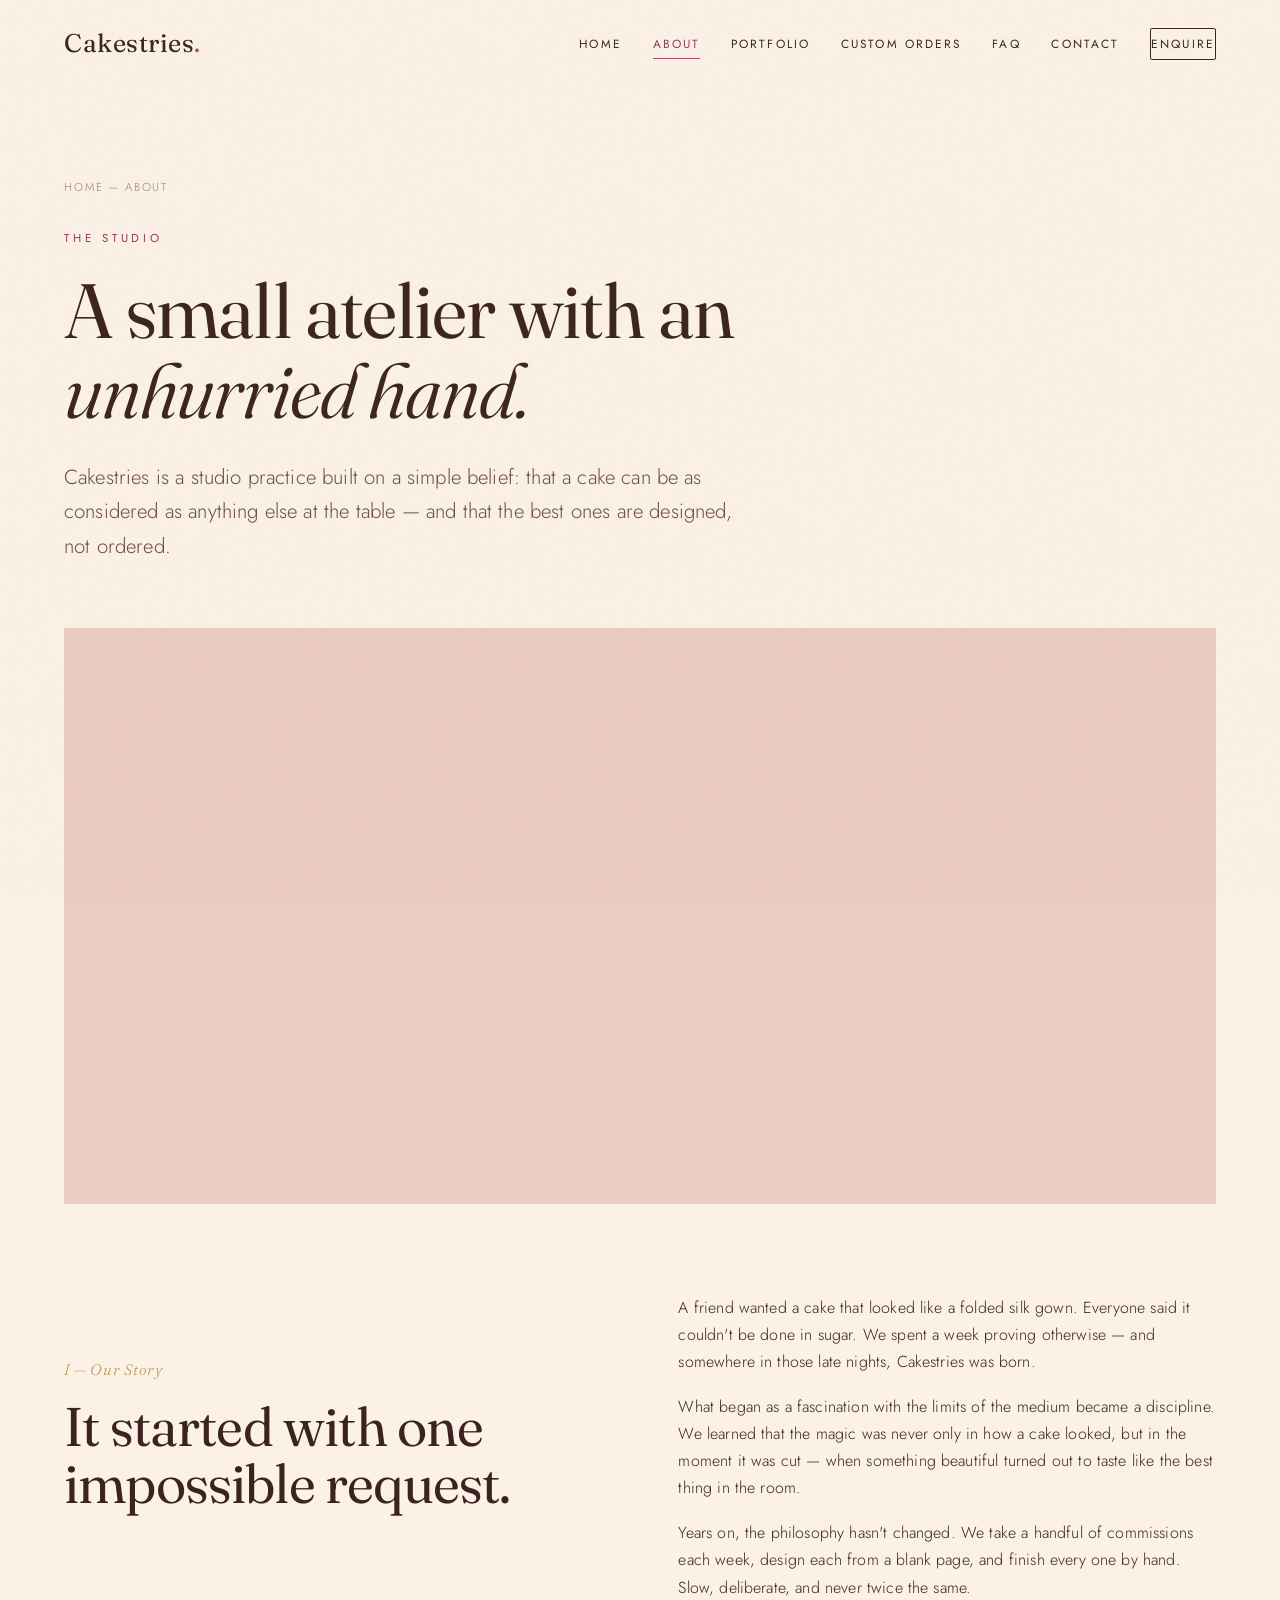
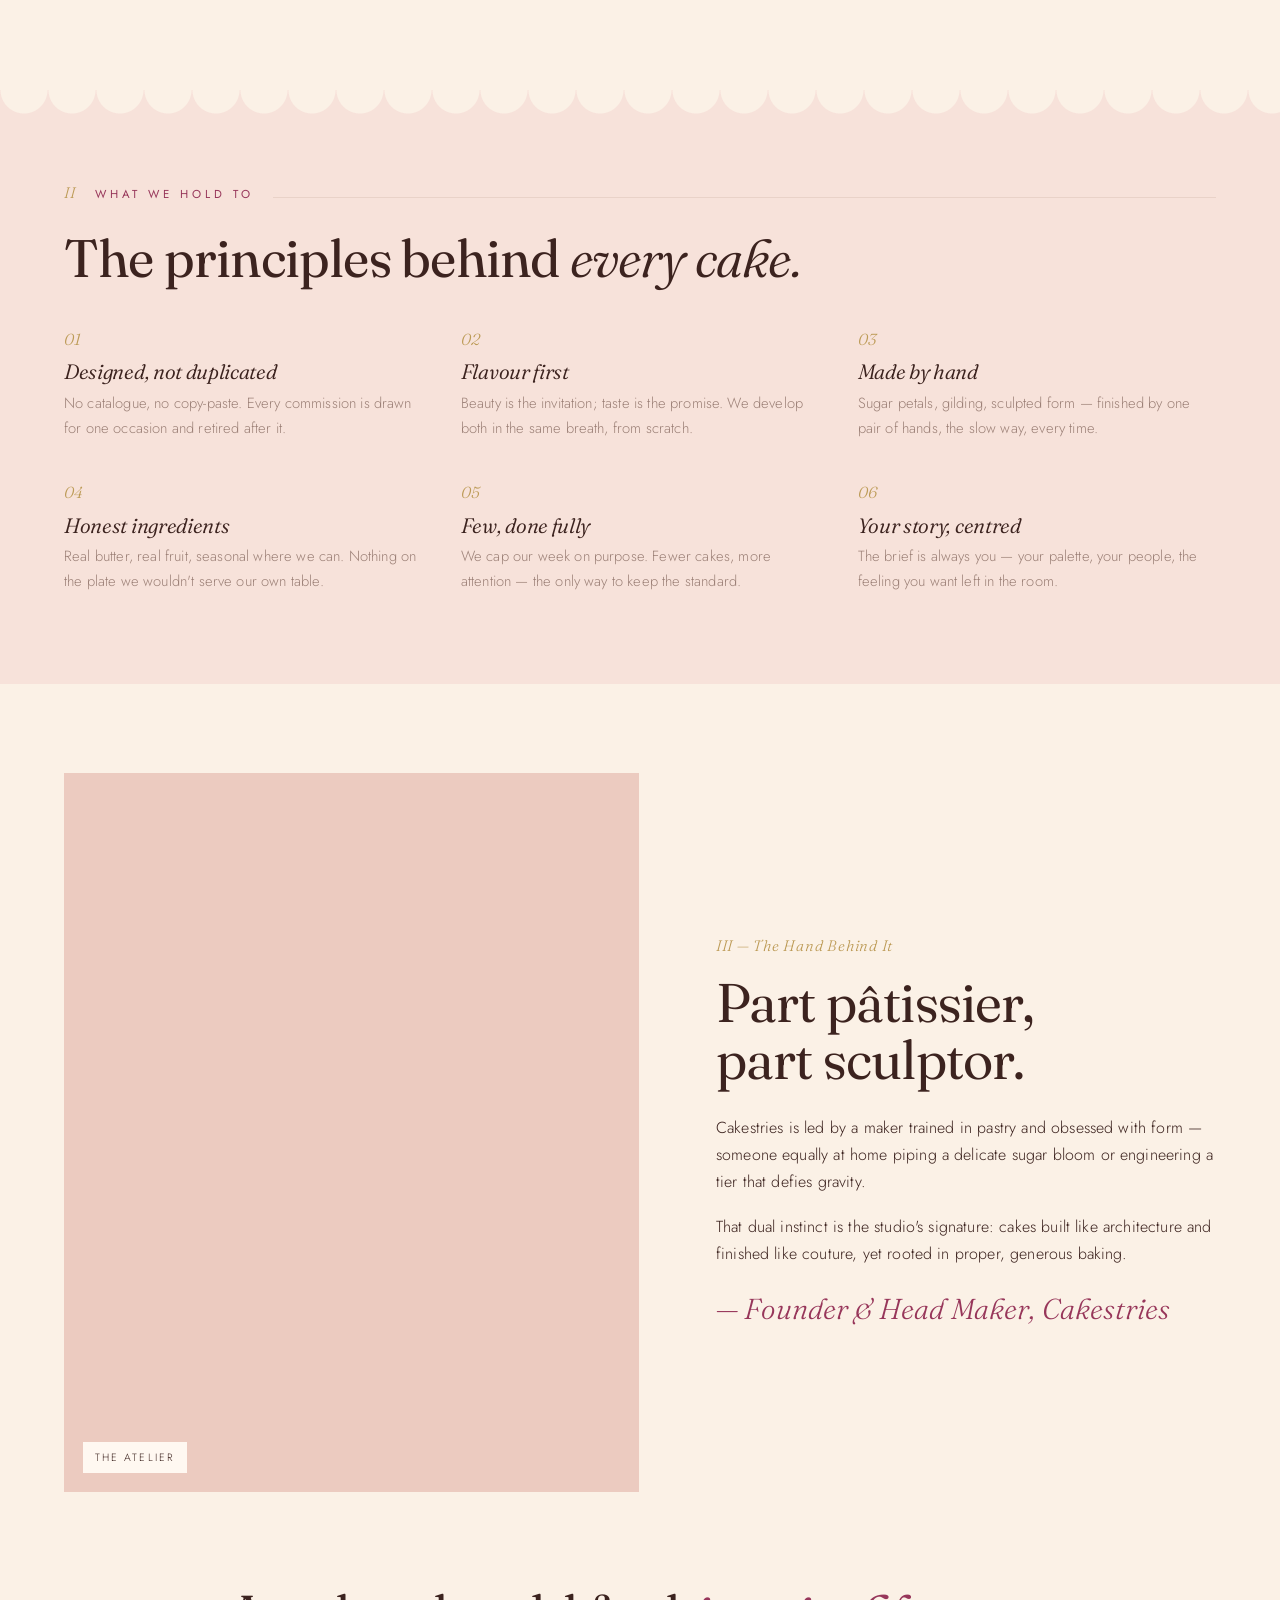
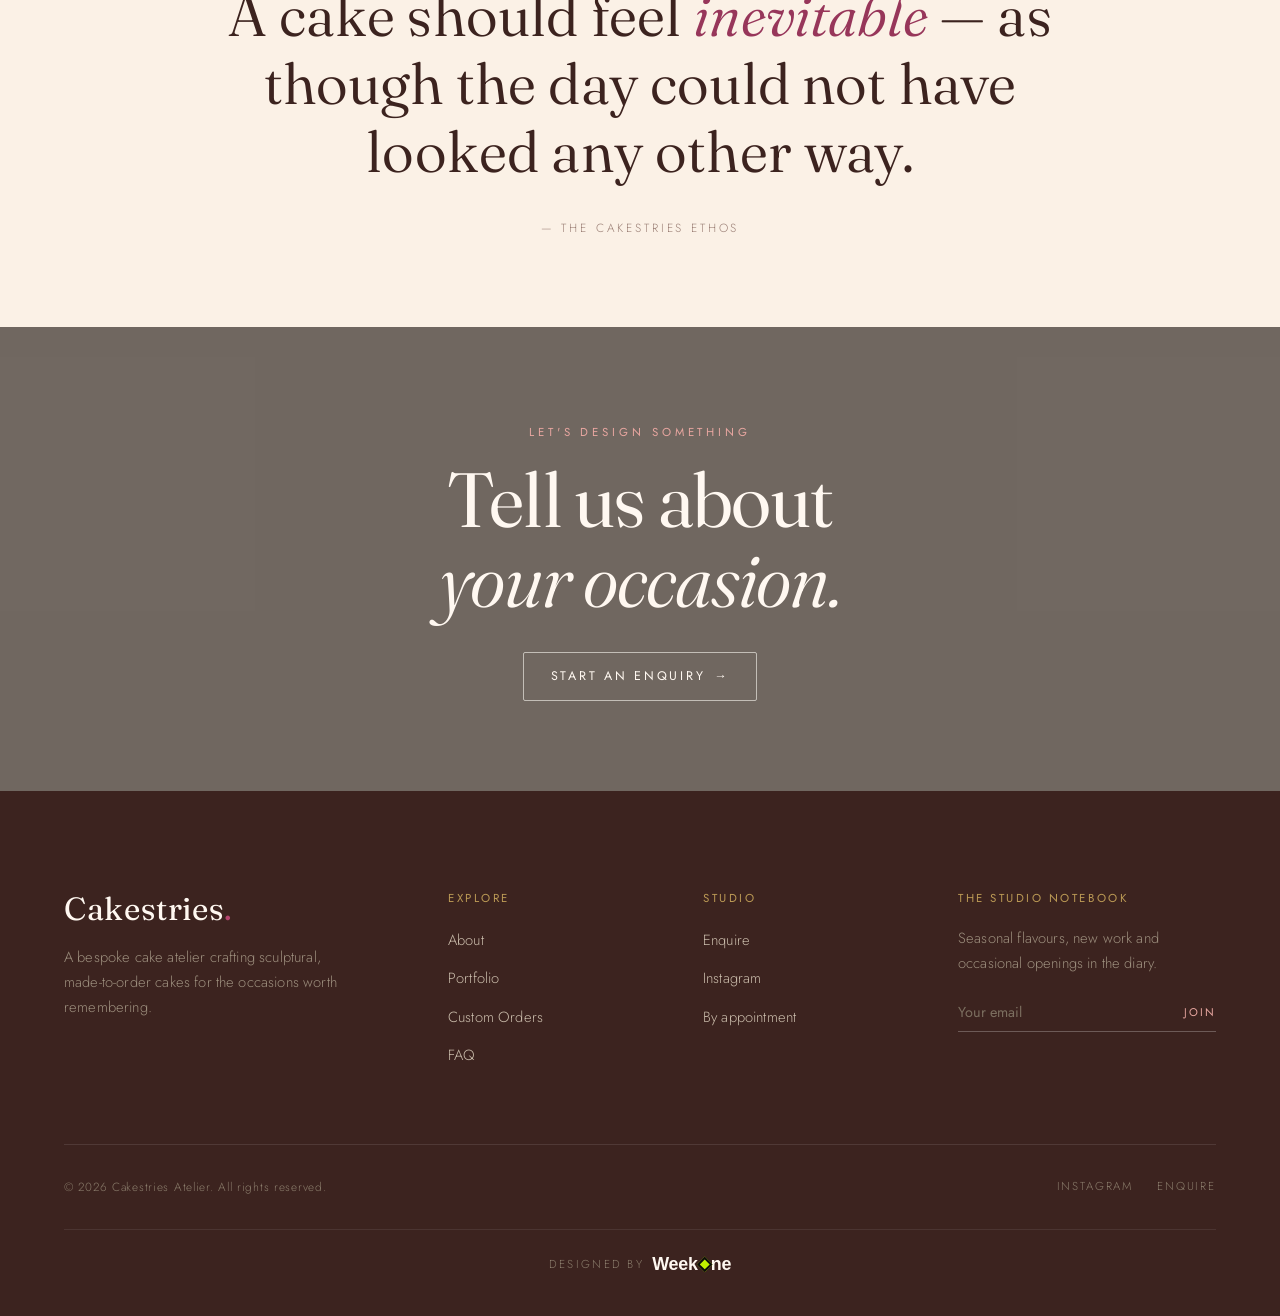
==== about.html @ 82a9611c "Initial commit: Cakestries bespoke cake atelier website Static HTML/CSS/JS site — patisserie theme, " ====
<!DOCTYPE html>
<html lang="en">
<head>
  <meta charset="UTF-8" />
  <meta name="viewport" content="width=device-width, initial-scale=1.0" />
  <title>About — Cakestries</title>
  <meta name="description" content="Cakestries is a small bespoke cake atelier where flavour and form are designed together — slow craft, made by hand, never twice the same." />
  <link rel="preconnect" href="https://fonts.googleapis.com" />
  <link rel="preconnect" href="https://fonts.gstatic.com" crossorigin />
  <link href="https://fonts.googleapis.com/css2?family=Fraunces:ital,opsz,wght@0,9..144,300..600;1,9..144,300..600&family=Jost:wght@300;400;500&display=swap" rel="stylesheet" />
  <link rel="stylesheet" href="styles.css" />
</head>
<body>

  <header class="nav">
    <div class="nav__inner">
      <a href="index.html" class="brand">Cakestries<span class="dot">.</span></a>
      <button class="nav__toggle" aria-label="Toggle menu"><span></span><span></span><span></span></button>
      <nav class="nav__links">
        <a href="index.html">Home</a>
        <a href="about.html" class="is-active">About</a>
        <a href="portfolio.html">Portfolio</a>
        <a href="custom-orders.html">Custom Orders</a>
        <a href="faq.html">FAQ</a>
        <a href="contact.html">Contact</a>
        <a href="custom-orders.html#enquiry" class="btn btn--ghost nav__cta">Enquire</a>
      </nav>
    </div>
  </header>

  <!-- ============ PAGE HERO ============ -->
  <section class="page-hero">
    <div class="wrap">
      <div class="breadcrumb" data-reveal><a href="index.html">Home</a> — About</div>
      <span class="eyebrow" data-reveal>The Studio</span>
      <h1 class="display-l" data-reveal data-reveal-delay="1">A small atelier with an <span class="serif-italic">unhurried hand.</span></h1>
      <p class="lead" data-reveal data-reveal-delay="2">Cakestries is a studio practice built on a simple belief: that a cake can be as considered as anything else at the table — and that the best ones are designed, not ordered.</p>
    </div>
  </section>

  <!-- ============ OPENING IMAGE ============ -->
  <section class="wrap" data-reveal>
    <div class="split__media" style="aspect-ratio:16/8;">
      <img src="https://images.unsplash.com/photo-1464195244916-405fa0a82545?auto=format&fit=crop&w=2000&q=80" alt="A composed dessert table styled by Cakestries" style="aspect-ratio:16/8;" onerror="this.style.opacity=0" />
    </div>
  </section>

  <!-- ============ STORY ============ -->
  <section class="section">
    <div class="wrap">
      <div class="split">
        <div class="split__body" data-reveal>
          <span class="index-num">I — Our Story</span>
          <h2 class="display-m" style="margin-top:1rem;">It started with one impossible request.</h2>
        </div>
        <div class="split__body" data-reveal data-reveal-delay="1">
          <p>A friend wanted a cake that looked like a folded silk gown. Everyone said it couldn't be done in sugar. We spent a week proving otherwise — and somewhere in those late nights, Cakestries was born.</p>
          <p>What began as a fascination with the limits of the medium became a discipline. We learned that the magic was never only in how a cake looked, but in the moment it was cut — when something beautiful turned out to taste like the best thing in the room.</p>
          <p>Years on, the philosophy hasn't changed. We take a handful of commissions each week, design each from a blank page, and finish every one by hand. Slow, deliberate, and never twice the same.</p>
        </div>
      </div>
    </div>
  </section>

  <!-- ============ ETHOS / VALUES ============ -->
  <section class="section section--blush">
    <div class="wrap">
      <div class="section-head" data-reveal>
        <div class="section-head__line">
          <span class="index-num">II</span>
          <span class="eyebrow">What We Hold To</span>
          <span class="rule"></span>
        </div>
        <h2 class="section-head__title">The principles behind <span class="serif-italic">every cake.</span></h2>
      </div>
      <div class="includes">
        <div class="include" data-reveal>
          <span class="num">01</span>
          <h3 class="serif-italic">Designed, not duplicated</h3>
          <p>No catalogue, no copy-paste. Every commission is drawn for one occasion and retired after it.</p>
        </div>
        <div class="include" data-reveal data-reveal-delay="1">
          <span class="num">02</span>
          <h3 class="serif-italic">Flavour first</h3>
          <p>Beauty is the invitation; taste is the promise. We develop both in the same breath, from scratch.</p>
        </div>
        <div class="include" data-reveal data-reveal-delay="2">
          <span class="num">03</span>
          <h3 class="serif-italic">Made by hand</h3>
          <p>Sugar petals, gilding, sculpted form — finished by one pair of hands, the slow way, every time.</p>
        </div>
        <div class="include" data-reveal>
          <span class="num">04</span>
          <h3 class="serif-italic">Honest ingredients</h3>
          <p>Real butter, real fruit, seasonal where we can. Nothing on the plate we wouldn't serve our own table.</p>
        </div>
        <div class="include" data-reveal data-reveal-delay="1">
          <span class="num">05</span>
          <h3 class="serif-italic">Few, done fully</h3>
          <p>We cap our week on purpose. Fewer cakes, more attention — the only way to keep the standard.</p>
        </div>
        <div class="include" data-reveal data-reveal-delay="2">
          <span class="num">06</span>
          <h3 class="serif-italic">Your story, centred</h3>
          <p>The brief is always you — your palette, your people, the feeling you want left in the room.</p>
        </div>
      </div>
    </div>
  </section>

  <!-- ============ MAKER PORTRAIT ============ -->
  <section class="section">
    <div class="wrap">
      <div class="split split--wide-img">
        <div class="split__media" data-reveal>
          <img src="https://images.unsplash.com/photo-1599785209707-a456fc1337bb?auto=format&fit=crop&w=1200&q=80" alt="A cake being decorated by hand in the studio" onerror="this.style.opacity=0" />
          <span class="tag">The atelier</span>
        </div>
        <div class="split__body" data-reveal data-reveal-delay="1">
          <span class="index-num">III — The Hand Behind It</span>
          <h2 class="display-m" style="margin-top:1rem;">Part pâtissier,<br />part sculptor.</h2>
          <p>Cakestries is led by a maker trained in pastry and obsessed with form — someone equally at home piping a delicate sugar bloom or engineering a tier that defies gravity.</p>
          <p>That dual instinct is the studio's signature: cakes built like architecture and finished like couture, yet rooted in proper, generous baking.</p>
          <p class="signature">— Founder &amp; Head Maker, Cakestries</p>
        </div>
      </div>
    </div>
  </section>

  <!-- ============ QUOTE ============ -->
  <section class="section" style="padding-top:0;">
    <div class="wrap">
      <div class="quote" data-reveal>
        <blockquote>A cake should feel <span class="serif-italic">inevitable</span> — as though the day could not have looked any other way.</blockquote>
        <cite>— The Cakestries Ethos</cite>
      </div>
    </div>
  </section>

  <!-- ============ CTA BAND ============ -->
  <section class="section cta-band">
    <div class="cta-band__bg">
      <img src="https://images.unsplash.com/photo-1535254973040-607b474cb50d?auto=format&fit=crop&w=2000&q=80" alt="A finished cake ready for an event" onerror="this.style.opacity=0" />
    </div>
    <div class="wrap">
      <div data-reveal>
        <span class="eyebrow">Let's design something</span>
        <h2 class="display-l">Tell us about<br /><span class="serif-italic">your occasion.</span></h2>
        <a href="custom-orders.html#enquiry" class="btn btn--light">Start an Enquiry <span class="arrow">→</span></a>
      </div>
    </div>
  </section>

  <!-- ============ FOOTER ============ -->
  <footer class="footer">
    <div class="wrap">
      <div class="footer__top">
        <div class="footer__brand">
          <a href="index.html" class="brand">Cakestries<span class="dot" style="color:var(--clay)">.</span></a>
          <p>A bespoke cake atelier crafting sculptural, made-to-order cakes for the occasions worth remembering.</p>
        </div>
        <div>
          <h4>Explore</h4>
          <ul>
            <li><a href="about.html">About</a></li>
            <li><a href="portfolio.html">Portfolio</a></li>
            <li><a href="custom-orders.html">Custom Orders</a></li>
            <li><a href="faq.html">FAQ</a></li>
          </ul>
        </div>
        <div>
          <h4>Studio</h4>
          <ul>
            <li><a href="custom-orders.html#enquiry">Enquire</a></li>
            <li><a href="https://www.instagram.com/cakestries" target="_blank" rel="noopener">Instagram</a></li>
            <li><a href="contact.html">By appointment</a></li>
          </ul>
        </div>
        <div class="footer__newsletter">
          <h4>The Studio Notebook</h4>
          <p>Seasonal flavours, new work and occasional openings in the diary.</p>
          <form class="footer__news-form" data-demo onsubmit="return false;">
            <input type="email" placeholder="Your email" aria-label="Email" required />
            <button type="submit">Join</button>
          </form>
        </div>
      </div>
      <div class="footer__bottom">
        <span>© <span data-year>2026</span> Cakestries Atelier. All rights reserved.</span>
        <div class="socials">
          <a href="https://www.instagram.com/cakestries" target="_blank" rel="noopener">Instagram</a>
          <a href="custom-orders.html#enquiry">Enquire</a>
        </div>
      </div>
      <div class="footer__credit"><span>Designed by</span><span class="weekone" aria-label="Weekone"><span class="weekone__txt">Week</span><span class="weekone__dia"></span><span class="weekone__txt">ne</span></span></div>
    </div>
  </footer>

  <script src="script.js"></script>
</body>
</html>
---- styles.css ----
/* =============================================================
   CAKESTRIES — Patisserie
   Vanilla cream · dark chocolate · raspberry-rose · gold
   ============================================================= */

/* ---------- Design Tokens ---------- */
:root {
  /* Colour — Patisserie palette */
  --ivory:      #FBF1E6;   /* vanilla buttercream canvas */
  --porcelain:  #FFF8F1;   /* lightest cream (cards / inputs) */
  --sand:       #F7E2DA;   /* soft strawberry-cream (alt sections) */
  --almond:     #ECCBC0;   /* image placeholder blush */
  --ink:        #3C231F;   /* dark chocolate (text) */
  --ink-soft:   #6E4C44;   /* milk chocolate */
  --taupe:      #9C8077;   /* mocha grey */
  --clay:       #B5446E;   /* raspberry (primary accent) */
  --clay-deep:  #97365A;   /* deep raspberry */
  --rose:       #E8A6A0;   /* rosewater */
  --gold:       #BC9A55;   /* champagne gold (hairlines) */
  --line:       #E9D2C8;   /* warm blush line */

  /* Type */
  --display: "Fraunces", Georgia, "Times New Roman", serif;
  --sans:    "Jost", "Helvetica Neue", Arial, sans-serif;

  /* Metrics */
  --maxw: 1320px;
  --gutter: clamp(1.25rem, 5vw, 5rem);
  --radius: 2px;
  --ease: cubic-bezier(0.22, 0.61, 0.36, 1);

  --nav-h: 88px;
}

/* ---------- Reset ---------- */
*, *::before, *::after { box-sizing: border-box; margin: 0; padding: 0; }
html { -webkit-font-smoothing: antialiased; text-rendering: optimizeLegibility; scroll-behavior: smooth; }
body {
  font-family: var(--sans);
  font-weight: 300;
  color: var(--ink);
  background: var(--ivory);
  line-height: 1.7;
  letter-spacing: 0.01em;
  overflow-x: hidden;
}
img { display: block; max-width: 100%; }
a { color: inherit; text-decoration: none; }
button { font-family: inherit; cursor: pointer; border: none; background: none; }
ul { list-style: none; }

/* paper grain overlay */
body::before {
  content: "";
  position: fixed;
  inset: 0;
  z-index: 9999;
  pointer-events: none;
  opacity: 0.035;
  background-image: url("data:image/svg+xml,%3Csvg xmlns='http://www.w3.org/2000/svg' width='160' height='160'%3E%3Cfilter id='n'%3E%3CfeTurbulence type='fractalNoise' baseFrequency='0.8' numOctaves='3' stitchTiles='stitch'/%3E%3C/filter%3E%3Crect width='100%25' height='100%25' filter='url(%23n)'/%3E%3C/svg%3E");
}

/* ---------- Typography ---------- */
h1, h2, h3, h4 { font-family: var(--display); font-weight: 380; line-height: 1.04; letter-spacing: -0.015em; }
.serif-italic { font-style: italic; font-weight: 340; }

.display-xl { font-size: clamp(3.2rem, 9vw, 8.5rem); }
.display-l  { font-size: clamp(2.6rem, 6vw, 5.2rem); }
.display-m  { font-size: clamp(2rem, 4.5vw, 3.4rem); }
.display-s  { font-size: clamp(1.5rem, 3vw, 2.2rem); }

.eyebrow {
  font-family: var(--sans);
  font-weight: 400;
  font-size: 0.72rem;
  letter-spacing: 0.34em;
  text-transform: uppercase;
  color: var(--clay-deep);
}
.index-num {
  font-family: var(--display);
  font-style: italic;
  font-size: 0.95rem;
  color: var(--gold);
  letter-spacing: 0.05em;
}
.lead { font-size: clamp(1.05rem, 1.6vw, 1.35rem); color: var(--ink-soft); font-weight: 300; }
.muted { color: var(--taupe); }

/* ---------- Layout helpers ---------- */
.wrap { max-width: var(--maxw); margin: 0 auto; padding-inline: var(--gutter); }
.section { padding-block: clamp(3.5rem, 7vw, 7rem); position: relative; }
.section--tight { padding-block: clamp(2.75rem, 5vw, 4.5rem); }

/* soft strawberry-cream sections with a scalloped "piped-icing" top edge */
.section--blush { background: var(--sand); position: relative; }
.section--blush::before {
  content: "";
  position: absolute; left: 0; right: 0; top: 0; height: 24px;
  background: radial-gradient(circle 24px at 24px 0, var(--ivory) 23px, transparent 24px);
  background-size: 48px 24px;
  background-repeat: repeat-x;
}
.hairline { height: 1px; background: var(--line); border: 0; }
.center { text-align: center; }

.section-head {
  display: flex;
  flex-direction: column;
  gap: clamp(1rem, 2vw, 1.5rem);
  margin-bottom: clamp(1.8rem, 3.2vw, 3rem);
}
.section-head__line { display: flex; align-items: baseline; gap: 1.2rem; }
.section-head .eyebrow { white-space: nowrap; }
.section-head .rule { flex: 1; height: 1px; background: var(--line); }
.section-head__title {
  font-family: var(--display); font-weight: 400; line-height: 1.05; letter-spacing: -0.015em;
  font-size: clamp(2rem, 4.2vw, 3.3rem); max-width: 22ch;
}

/* ---------- Buttons / links ---------- */
.btn {
  display: inline-flex;
  align-items: center;
  gap: 0.7em;
  font-family: var(--sans);
  font-weight: 400;
  font-size: 0.78rem;
  letter-spacing: 0.22em;
  text-transform: uppercase;
  padding: 1.05em 2.1em;
  border-radius: var(--radius);
  transition: all 0.45s var(--ease);
  position: relative;
}
.btn--solid { background: var(--ink); color: var(--porcelain); }
.btn--solid:hover { background: var(--clay-deep); transform: translateY(-2px); }
.btn--ghost { border: 1px solid var(--ink); color: var(--ink); }
.btn--ghost:hover { background: var(--ink); color: var(--porcelain); }
.btn--light { border: 1px solid rgba(251,248,242,0.6); color: var(--porcelain); }
.btn--light:hover { background: var(--porcelain); color: var(--ink); border-color: var(--porcelain); }
.btn .arrow { transition: transform 0.4s var(--ease); }
.btn:hover .arrow { transform: translateX(4px); }

.txt-link {
  display: inline-block;
  font-family: var(--sans);
  font-weight: 400;
  font-size: 0.78rem;
  letter-spacing: 0.2em;
  text-transform: uppercase;
  padding-bottom: 3px;
  background-image: linear-gradient(var(--clay), var(--clay));
  background-size: 0% 1px;
  background-repeat: no-repeat;
  background-position: left bottom;
  transition: background-size 0.5s var(--ease), color 0.4s var(--ease);
}
.txt-link:hover { background-size: 100% 1px; color: var(--clay-deep); }

/* ---------- Navigation ---------- */
.nav {
  position: fixed;
  top: 0; left: 0; right: 0;
  z-index: 200;
  height: var(--nav-h);
  display: flex;
  align-items: center;
  transition: background 0.5s var(--ease), box-shadow 0.5s var(--ease), height 0.5s var(--ease);
}
.nav__inner {
  max-width: var(--maxw);
  margin: 0 auto;
  width: 100%;
  padding-inline: var(--gutter);
  display: flex;
  align-items: center;
  justify-content: space-between;
}
.brand {
  font-family: var(--display);
  font-weight: 400;
  font-size: 1.6rem;
  letter-spacing: 0.02em;
  line-height: 1;
}
.brand .dot { color: var(--clay); }
.nav__links { display: flex; align-items: center; gap: clamp(1.5rem, 2.4vw, 2.6rem); }
.nav__links a {
  font-size: 0.74rem;
  letter-spacing: 0.18em;
  text-transform: uppercase;
  font-weight: 400;
  position: relative;
  padding: 0.4em 0;
  transition: color 0.4s var(--ease);
}
.nav__links a::after {
  content: "";
  position: absolute;
  left: 0; bottom: 0;
  width: 100%; height: 1px;
  background: var(--clay);
  transform: scaleX(0);
  transform-origin: left;
  transition: transform 0.45s var(--ease);
}
.nav__links a:hover::after,
.nav__links a.is-active::after { transform: scaleX(1); }
.nav__links a.is-active { color: var(--clay-deep); }
.nav__cta { padding: 0.75em 1.6em; font-size: 0.7rem; }

/* scrolled state */
.nav.is-scrolled {
  background: rgba(246,241,233,0.88);
  backdrop-filter: blur(14px) saturate(1.2);
  box-shadow: 0 1px 0 var(--line);
  height: 72px;
}
/* over-dark hero (top of home) */
.nav.is-over-hero .brand,
.nav.is-over-hero .nav__links a,
.nav.is-over-hero .nav__toggle span { color: var(--porcelain); }
.nav.is-over-hero .brand .dot { color: var(--rose); }
.nav.is-over-hero .nav__cta.btn--ghost { border-color: rgba(251,248,242,0.7); color: var(--porcelain); }
.nav.is-over-hero .nav__cta.btn--ghost:hover { background: var(--porcelain); color: var(--ink); }

/* mobile toggle */
.nav__toggle { display: none; width: 30px; height: 18px; position: relative; }
.nav__toggle span {
  position: absolute; left: 0; height: 1.5px; width: 100%;
  background: var(--ink); transition: all 0.4s var(--ease);
}
.nav__toggle span:nth-child(1) { top: 0; }
.nav__toggle span:nth-child(2) { top: 8px; }
.nav__toggle span:nth-child(3) { top: 16px; }
.nav.is-open .nav__toggle span:nth-child(1) { top: 8px; transform: rotate(45deg); }
.nav.is-open .nav__toggle span:nth-child(2) { opacity: 0; }
.nav.is-open .nav__toggle span:nth-child(3) { top: 8px; transform: rotate(-45deg); }

/* ---------- Hero (home) ---------- */
.hero {
  position: relative;
  min-height: 100svh;
  display: flex;
  align-items: center;
  color: var(--porcelain);
  overflow: hidden;
}
.hero__bg { position: absolute; inset: 0; z-index: -2; }
.hero__bg img { width: 100%; height: 100%; object-fit: cover; transform: scale(1.06); }
.hero::after {
  content: "";
  position: absolute; inset: 0; z-index: -1;
  background:
    linear-gradient(180deg, rgba(20,15,12,0.45) 0%, rgba(20,15,12,0.1) 35%, rgba(20,15,12,0.65) 100%);
}
.hero__inner {
  width: 100%;
  max-width: var(--maxw);
  margin: 0 auto;
  /* nav-height offset on top keeps the block optically centred below the fixed nav */
  padding: calc(var(--nav-h) + 1.5rem) var(--gutter) clamp(2.5rem, 5vw, 4rem);
}
.hero__meta {
  display: flex; justify-content: space-between; align-items: flex-end;
  flex-wrap: wrap; gap: 2rem;
}
.hero h1 { max-width: 16ch; margin-bottom: 1.6rem; }
.hero .lead { color: rgba(251,248,242,0.86); max-width: 42ch; }
.hero__side {
  text-align: right;
  font-size: 0.72rem;
  letter-spacing: 0.24em;
  text-transform: uppercase;
  color: rgba(251,248,242,0.75);
  line-height: 2.2;
}
.hero__scroll {
  position: absolute;
  left: 50%; bottom: 1.8rem; transform: translateX(-50%);
  font-size: 0.62rem; letter-spacing: 0.3em; text-transform: uppercase;
  color: rgba(251,248,242,0.7);
  display: flex; flex-direction: column; align-items: center; gap: 0.6rem;
}
.hero__scroll .line { width: 1px; height: 46px; background: rgba(251,248,242,0.5); position: relative; overflow: hidden; }
.hero__scroll .line::after {
  content: ""; position: absolute; top: -50%; left: 0; width: 100%; height: 50%;
  background: var(--rose); animation: scrolldrop 2.4s var(--ease) infinite;
}
@keyframes scrolldrop { 0%{transform:translateY(0)} 100%{transform:translateY(300%)} }

/* ---------- Philosophy / statement ---------- */
.statement { text-align: center; max-width: 50ch; margin: 0 auto; }
.statement h2 { margin-bottom: 1.4rem; }

/* ---------- Featured gallery (editorial asymmetric) ---------- */
.feature-grid {
  display: grid;
  grid-template-columns: repeat(2, 1fr);
  gap: clamp(1.2rem, 2.5vw, 2.2rem);
}
.fig {
  position: relative;
  overflow: hidden;
  background: var(--almond);
}
.fig img {
  width: 100%; height: 100%; object-fit: cover;
  transition: transform 1.1s var(--ease), filter 0.8s var(--ease);
}
.fig::after {
  content: "";
  position: absolute; inset: 14px; border: 1px solid rgba(251,248,242,0.55);
  opacity: 0; transform: scale(1.03); transition: all 0.6s var(--ease);
  pointer-events: none; z-index: 2;
}
.fig:hover img { transform: scale(1.05); }
.fig:hover::after { opacity: 1; transform: scale(1); }
.fig__cap {
  position: absolute; left: 0; right: 0; bottom: 0; z-index: 3;
  padding: 1.6rem 1.5rem 1.4rem;
  background: linear-gradient(transparent, rgba(20,15,12,0.7));
  color: var(--porcelain);
  transform: translateY(12px); opacity: 0;
  transition: all 0.55s var(--ease);
}
.fig:hover .fig__cap { transform: translateY(0); opacity: 1; }
.fig__cap .k { font-size: 0.66rem; letter-spacing: 0.22em; text-transform: uppercase; color: var(--rose); }
.fig__cap .t { font-family: var(--display); font-size: 1.35rem; line-height: 1.15; margin-top: 0.2rem; }

.fig.tall { aspect-ratio: 3/4.4; }
.fig.box  { aspect-ratio: 4/5; }
.fig.wide { aspect-ratio: 16/11; }

/* uniform, perfectly-aligned feature grid (2 x 2, identical cards) */
.feature-grid .fig { grid-column: auto; align-self: stretch; aspect-ratio: 4 / 5; }

/* ---------- Two-column editorial ---------- */
.split {
  display: grid;
  grid-template-columns: 1fr 1fr;
  gap: clamp(2rem, 6vw, 6rem);
  align-items: center;
}
.split--wide-img { grid-template-columns: 1.15fr 1fr; }
.split__media { position: relative; overflow: hidden; background: var(--almond); }
.split__media img { width: 100%; height: 100%; object-fit: cover; aspect-ratio: 4/5; transition: transform 1.2s var(--ease); }
.split__media:hover img { transform: scale(1.04); }
.split__media .tag {
  position: absolute; bottom: 1.2rem; left: 1.2rem;
  background: var(--porcelain); color: var(--ink);
  font-size: 0.66rem; letter-spacing: 0.2em; text-transform: uppercase;
  padding: 0.6em 1.1em;
}
.split__body p + p { margin-top: 1.1rem; }
.split__body h2 { margin-bottom: 1.6rem; }
.signature {
  font-family: var(--display); font-style: italic; font-size: 1.8rem;
  color: var(--clay-deep); margin-top: 1.8rem;
}

/* ---------- Services / disciplines list ---------- */
.disciplines { border-top: 1px solid var(--line); }
.discipline {
  display: grid;
  grid-template-columns: auto 1fr auto;
  gap: clamp(1.5rem, 4vw, 4rem);
  align-items: center;
  padding: clamp(1.6rem, 3vw, 2.6rem) 0;
  border-bottom: 1px solid var(--line);
  transition: padding-left 0.5s var(--ease), color 0.4s var(--ease);
}
.discipline:hover { padding-left: 1.2rem; }
.discipline .num { font-family: var(--display); font-style: italic; color: var(--gold); font-size: 1.1rem; }
.discipline__main h3 { font-size: clamp(1.6rem, 3vw, 2.5rem); transition: color 0.4s var(--ease); }
.discipline:hover .discipline__main h3 { color: var(--clay-deep); }
.discipline__desc { color: var(--taupe); font-size: 0.95rem; max-width: 46ch; margin-top: 0.4rem; }
.discipline .meta { font-size: 0.74rem; letter-spacing: 0.18em; text-transform: uppercase; color: var(--taupe); white-space: nowrap; }

/* ---------- Process steps ---------- */
.steps { display: grid; grid-template-columns: repeat(4, 1fr); gap: clamp(1.5rem, 3vw, 3rem); }
.step { position: relative; }
.step .n {
  font-family: var(--display); font-style: italic; font-size: 3.2rem;
  color: var(--clay); line-height: 1; opacity: 0.55;
}
.step h3 { font-size: 1.35rem; margin: 0.9rem 0 0.6rem; }
.step p { font-size: 0.92rem; color: var(--taupe); }
.step::before {
  content: ""; position: absolute; top: 0.4rem; right: -1.5rem; width: 1px; height: 70%;
  background: var(--line);
}
.step:last-child::before { display: none; }

/* ---------- Quote ---------- */
.quote { text-align: center; max-width: min(92%, 56rem); margin: 0 auto; }
.quote blockquote { font-family: var(--display); font-weight: 350; font-size: clamp(1.8rem, 4.5vw, 3.6rem); line-height: 1.18; }
.quote blockquote .serif-italic { color: var(--clay-deep); }
.quote cite { display: block; margin-top: 2rem; font-style: normal; font-size: 0.74rem; letter-spacing: 0.24em; text-transform: uppercase; color: var(--taupe); }

/* ---------- CTA band ---------- */
.cta-band {
  position: relative; overflow: hidden;
  color: var(--porcelain); text-align: center;
}
.cta-band__bg { position: absolute; inset: 0; z-index: -2; }
.cta-band__bg img { width: 100%; height: 100%; object-fit: cover; }
.cta-band::after { content: ""; position: absolute; inset: 0; z-index: -1; background: rgba(28,20,15,0.62); }
.cta-band .eyebrow { color: var(--rose); }
.cta-band h2 { margin: 1rem auto 2rem; max-width: 18ch; }

/* ---------- Footer ---------- */
.footer { background: var(--ink); color: #C9BBAA; padding-top: clamp(4rem, 8vw, 7rem); }
.footer a:hover { color: var(--rose); }
.footer__top { display: grid; grid-template-columns: 1.6fr 1fr 1fr 1.2fr; gap: 2.5rem; padding-bottom: 4rem; border-bottom: 1px solid rgba(255,255,255,0.1); }
.footer__brand .brand { color: var(--porcelain); font-size: 2rem; }
.footer__brand p { margin-top: 1rem; max-width: 32ch; font-size: 0.92rem; color: #9C8E7D; }
.footer h4 { font-family: var(--sans); font-weight: 400; font-size: 0.72rem; letter-spacing: 0.22em; text-transform: uppercase; color: var(--gold); margin-bottom: 1.3rem; }
.footer ul li { margin-bottom: 0.7rem; }
.footer ul li a { font-size: 0.92rem; transition: color 0.3s var(--ease); }
.footer__newsletter p { font-size: 0.92rem; color: #9C8E7D; margin-bottom: 1.1rem; }
.footer__news-form { display: flex; border-bottom: 1px solid rgba(255,255,255,0.25); }
.footer__news-form input { flex: 1; background: none; border: none; color: var(--porcelain); padding: 0.6em 0; font-family: var(--sans); font-size: 0.9rem; }
.footer__news-form input::placeholder { color: #7C6F60; }
.footer__news-form button { color: var(--rose); font-size: 0.7rem; letter-spacing: 0.18em; text-transform: uppercase; }
.footer__bottom { display: flex; justify-content: space-between; align-items: center; flex-wrap: wrap; gap: 1rem; padding-block: 2rem; font-size: 0.74rem; letter-spacing: 0.06em; color: #8A7C6B; }
.footer__bottom .socials { display: flex; gap: 1.5rem; }
.footer__bottom .socials a { letter-spacing: 0.16em; text-transform: uppercase; font-size: 0.72rem; }

/* "Designed by Weekone" credit + watermark */
.footer__credit {
  display: flex; align-items: center; justify-content: center; gap: 0.7em;
  padding: 1.6rem 0 2.6rem;
  border-top: 1px solid rgba(255,255,255,0.08);
  font-size: 0.72rem; letter-spacing: 0.2em; text-transform: uppercase; color: #8A7C6B;
}
.weekone {
  display: inline-flex; align-items: center;
  font-family: "Arial Black", "Helvetica Neue", Arial, sans-serif;
  font-weight: 900; letter-spacing: -0.01em; font-size: 1.12rem; line-height: 1;
  color: var(--porcelain); text-transform: none;
  transition: opacity 0.4s var(--ease);
}
.weekone:hover { opacity: 0.78; }
.weekone__txt { display: inline-block; }
.weekone__dia {
  display: inline-block; width: 0.64em; height: 0.64em; margin: 0 0.04em;
  background: #BFEF00; border: 2px solid #0c0c0c; transform: rotate(45deg);
}

/* ---------- Page hero (interior pages) ---------- */
.page-hero { padding-top: calc(var(--nav-h) + clamp(3rem, 7vw, 6rem)); padding-bottom: clamp(2.5rem, 5vw, 4rem); }
.page-hero .eyebrow { margin-bottom: 1.4rem; display: block; }
.page-hero h1 { max-width: 18ch; }
.page-hero .lead { max-width: 56ch; margin-top: 1.8rem; }
.breadcrumb { font-size: 0.72rem; letter-spacing: 0.16em; text-transform: uppercase; color: var(--taupe); margin-bottom: 2rem; }
.breadcrumb a:hover { color: var(--clay-deep); }

/* ---------- Portfolio ---------- */
.filters { display: flex; flex-wrap: wrap; gap: 0.6rem; margin-bottom: clamp(2.5rem, 5vw, 4rem); }
.filter {
  font-size: 0.74rem; letter-spacing: 0.16em; text-transform: uppercase;
  padding: 0.7em 1.4em; border: 1px solid var(--line); border-radius: 100px;
  color: var(--ink-soft); transition: all 0.4s var(--ease); font-weight: 400;
}
.filter:hover { border-color: var(--clay); color: var(--clay-deep); }
.filter.is-active { background: var(--ink); color: var(--porcelain); border-color: var(--ink); }
.masonry { display: grid; grid-template-columns: repeat(3, 1fr); gap: clamp(1rem, 2vw, 1.8rem); }
.masonry .fig { width: 100%; aspect-ratio: 4 / 5; }
.masonry .fig img { transition: transform 1.1s var(--ease), opacity 0.6s var(--ease); }
.gallery-item.is-hidden { display: none; }

/* ---------- Custom orders ---------- */
.tiers { display: grid; grid-template-columns: repeat(3, 1fr); gap: clamp(1.2rem, 2.5vw, 2rem); }
.tier {
  border: 1px solid var(--line); padding: clamp(1.8rem, 3vw, 2.6rem);
  background: var(--porcelain); transition: transform 0.5s var(--ease), box-shadow 0.5s var(--ease);
}
.tier:hover { transform: translateY(-6px); box-shadow: 0 30px 60px -40px rgba(34,27,22,0.4); }
.tier .k { font-size: 0.7rem; letter-spacing: 0.22em; text-transform: uppercase; color: var(--clay-deep); }
.tier h3 { font-size: 1.9rem; margin: 0.5rem 0 0.3rem; }
.tier .from { font-family: var(--display); font-style: italic; color: var(--gold); font-size: 1.1rem; margin-bottom: 1.4rem; }
.tier ul { margin-top: 1.2rem; }
.tier ul li { font-size: 0.92rem; color: var(--ink-soft); padding: 0.55rem 0; border-top: 1px solid var(--line); display: flex; gap: 0.7rem; }
.tier ul li::before { content: "—"; color: var(--clay); }

.includes { display: grid; grid-template-columns: repeat(3, 1fr); gap: clamp(1.5rem, 3vw, 3rem); }
.include .num { font-family: var(--display); font-style: italic; color: var(--gold); font-size: 1rem; }
.include h3 { font-size: 1.3rem; margin: 0.5rem 0 0.5rem; }
.include p { font-size: 0.92rem; color: var(--taupe); }

/* ---------- Forms ---------- */
.form { display: grid; grid-template-columns: 1fr 1fr; gap: 1.6rem 1.8rem; }
.field { display: flex; flex-direction: column; }
.field.full { grid-column: 1 / -1; }
.field label { font-size: 0.7rem; letter-spacing: 0.18em; text-transform: uppercase; color: var(--ink-soft); margin-bottom: 0.6rem; }
.field input, .field select, .field textarea {
  font-family: var(--sans); font-size: 0.98rem; font-weight: 300; color: var(--ink);
  background: var(--porcelain); border: 1px solid var(--line); border-radius: var(--radius);
  padding: 0.9em 1em; transition: border-color 0.4s var(--ease), box-shadow 0.4s var(--ease);
}
.field input:focus, .field select:focus, .field textarea:focus {
  outline: none; border-color: var(--clay); box-shadow: 0 0 0 3px rgba(188,133,105,0.12);
}
.field textarea { resize: vertical; min-height: 140px; }
.form__note { font-size: 0.82rem; color: var(--taupe); grid-column: 1/-1; }
.form-success { padding: 1em 1.2em; background: rgba(188,133,105,0.12); border: 1px solid var(--clay); color: var(--clay-deep); border-radius: var(--radius); font-size: 0.92rem; }
.is-hidden { display: none !important; }

/* contact detail blocks */
.contact-grid { display: grid; grid-template-columns: 1.3fr 1fr; gap: clamp(2.5rem, 6vw, 6rem); align-items: start; }
.detail { padding: 1.6rem 0; border-top: 1px solid var(--line); }
.detail:last-child { border-bottom: 1px solid var(--line); }
.detail .k { font-size: 0.7rem; letter-spacing: 0.2em; text-transform: uppercase; color: var(--clay-deep); margin-bottom: 0.5rem; }
.detail .v { font-family: var(--display); font-size: 1.35rem; }
.detail .v a:hover { color: var(--clay-deep); }

/* ---------- FAQ accordion ---------- */
.faq { border-top: 1px solid var(--line); max-width: 880px; }
.faq__item { border-bottom: 1px solid var(--line); }
.faq__q {
  width: 100%; text-align: left; display: flex; justify-content: space-between; align-items: center; gap: 2rem;
  padding: clamp(1.4rem, 2.6vw, 2rem) 0; font-family: var(--display); font-size: clamp(1.2rem, 2.2vw, 1.7rem);
  font-weight: 380; color: var(--ink); transition: color 0.4s var(--ease);
}
.faq__q:hover { color: var(--clay-deep); }
.faq__icon { position: relative; width: 18px; height: 18px; flex-shrink: 0; }
.faq__icon::before, .faq__icon::after { content: ""; position: absolute; background: var(--clay); transition: transform 0.45s var(--ease); }
.faq__icon::before { top: 50%; left: 0; width: 100%; height: 1.5px; transform: translateY(-50%); }
.faq__icon::after { left: 50%; top: 0; width: 1.5px; height: 100%; transform: translateX(-50%); }
.faq__item.is-open .faq__icon::after { transform: translateX(-50%) scaleY(0); }
.faq__a { overflow: hidden; max-height: 0; transition: max-height 0.5s var(--ease); }
.faq__a-inner { padding-bottom: 1.8rem; color: var(--ink-soft); max-width: 64ch; font-size: 0.98rem; }
.faq__item.is-open .faq__q { color: var(--clay-deep); }

/* ---------- Marquee ---------- */
.marquee { overflow: hidden; border-block: 1px solid var(--line); padding-block: 1.4rem; }
.marquee__track { display: flex; white-space: nowrap; width: max-content; animation: marquee 60s linear infinite; }
.marquee__track > span { font-family: var(--display); font-style: italic; font-size: clamp(1.4rem, 3vw, 2.4rem); color: var(--ink); padding-right: 3rem; }
.marquee__track .star { color: var(--clay); font-style: normal; }
.marquee:hover .marquee__track { animation-play-state: paused; }
@keyframes marquee { to { transform: translateX(-50%); } }

/* ---------- Scroll reveal ---------- */
[data-reveal] { opacity: 0; transform: translateY(28px); transition: opacity 1s var(--ease), transform 1s var(--ease); }
[data-reveal].is-in { opacity: 1; transform: none; }
[data-reveal-delay="1"] { transition-delay: 0.08s; }
[data-reveal-delay="2"] { transition-delay: 0.16s; }
[data-reveal-delay="3"] { transition-delay: 0.24s; }
[data-reveal-delay="4"] { transition-delay: 0.32s; }

/* hero load animation */
.hero [data-load] { opacity: 0; transform: translateY(26px); }
.hero.is-loaded [data-load] { opacity: 1; transform: none; transition: opacity 1.1s var(--ease), transform 1.1s var(--ease); }
.hero.is-loaded [data-load="1"] { transition-delay: 0.15s; }
.hero.is-loaded [data-load="2"] { transition-delay: 0.32s; }
.hero.is-loaded [data-load="3"] { transition-delay: 0.5s; }
.hero.is-loaded [data-load="4"] { transition-delay: 0.66s; }

/* ---------- Responsive ---------- */
@media (max-width: 960px) {
  .footer__top { grid-template-columns: 1fr 1fr; gap: 2.5rem 2rem; }
  .steps { grid-template-columns: repeat(2, 1fr); row-gap: 2.5rem; }
  .step:nth-child(2)::before { display: none; }
  .tiers, .includes { grid-template-columns: 1fr; }
  .masonry { grid-template-columns: repeat(2, 1fr); }
  .split { grid-template-columns: 1fr; }
  .split__media img { aspect-ratio: 16/11; }
  .contact-grid { grid-template-columns: 1fr; }
}

@media (max-width: 760px) {
  :root { --nav-h: 72px; }
  .nav__links {
    position: fixed; inset: 0; top: 0;
    flex-direction: column; justify-content: center; gap: 1.8rem;
    background: var(--ivory);
    transform: translateX(100%); transition: transform 0.55s var(--ease);
    padding: 2rem;
  }
  .nav.is-open .nav__links { transform: translateX(0); }
  .nav.is-over-hero.is-open .nav__links a { color: var(--ink); }
  .nav__links a { font-size: 1rem; }
  .nav__links .nav__cta { margin-top: 1rem; }
  .nav__toggle { display: block; z-index: 210; }
  .nav.is-open .nav__toggle span { background: var(--ink); }

  .feature-grid { grid-template-columns: 1fr; }
  .feature-grid .f1, .feature-grid .f2, .feature-grid .f3, .feature-grid .f4 { grid-column: 1 / -1; }
  .fig.tall, .fig.box, .fig.wide { aspect-ratio: 4/5; }
  .discipline { grid-template-columns: auto 1fr; }
  .discipline .meta { display: none; }
  .masonry { grid-template-columns: 1fr; }
  .form { grid-template-columns: 1fr; }
  .hero__side { display: none; }
  .footer__top { grid-template-columns: 1fr; }
}

@media (max-width: 420px) {
  .hero h1 { font-size: clamp(2.6rem, 13vw, 3.4rem); }
}

/* reduced motion */
@media (prefers-reduced-motion: reduce) {
  *, *::before, *::after { animation-duration: 0.01ms !important; animation-iteration-count: 1 !important; transition-duration: 0.01ms !important; scroll-behavior: auto !important; }
  [data-reveal], .hero [data-load] { opacity: 1 !important; transform: none !important; }
}
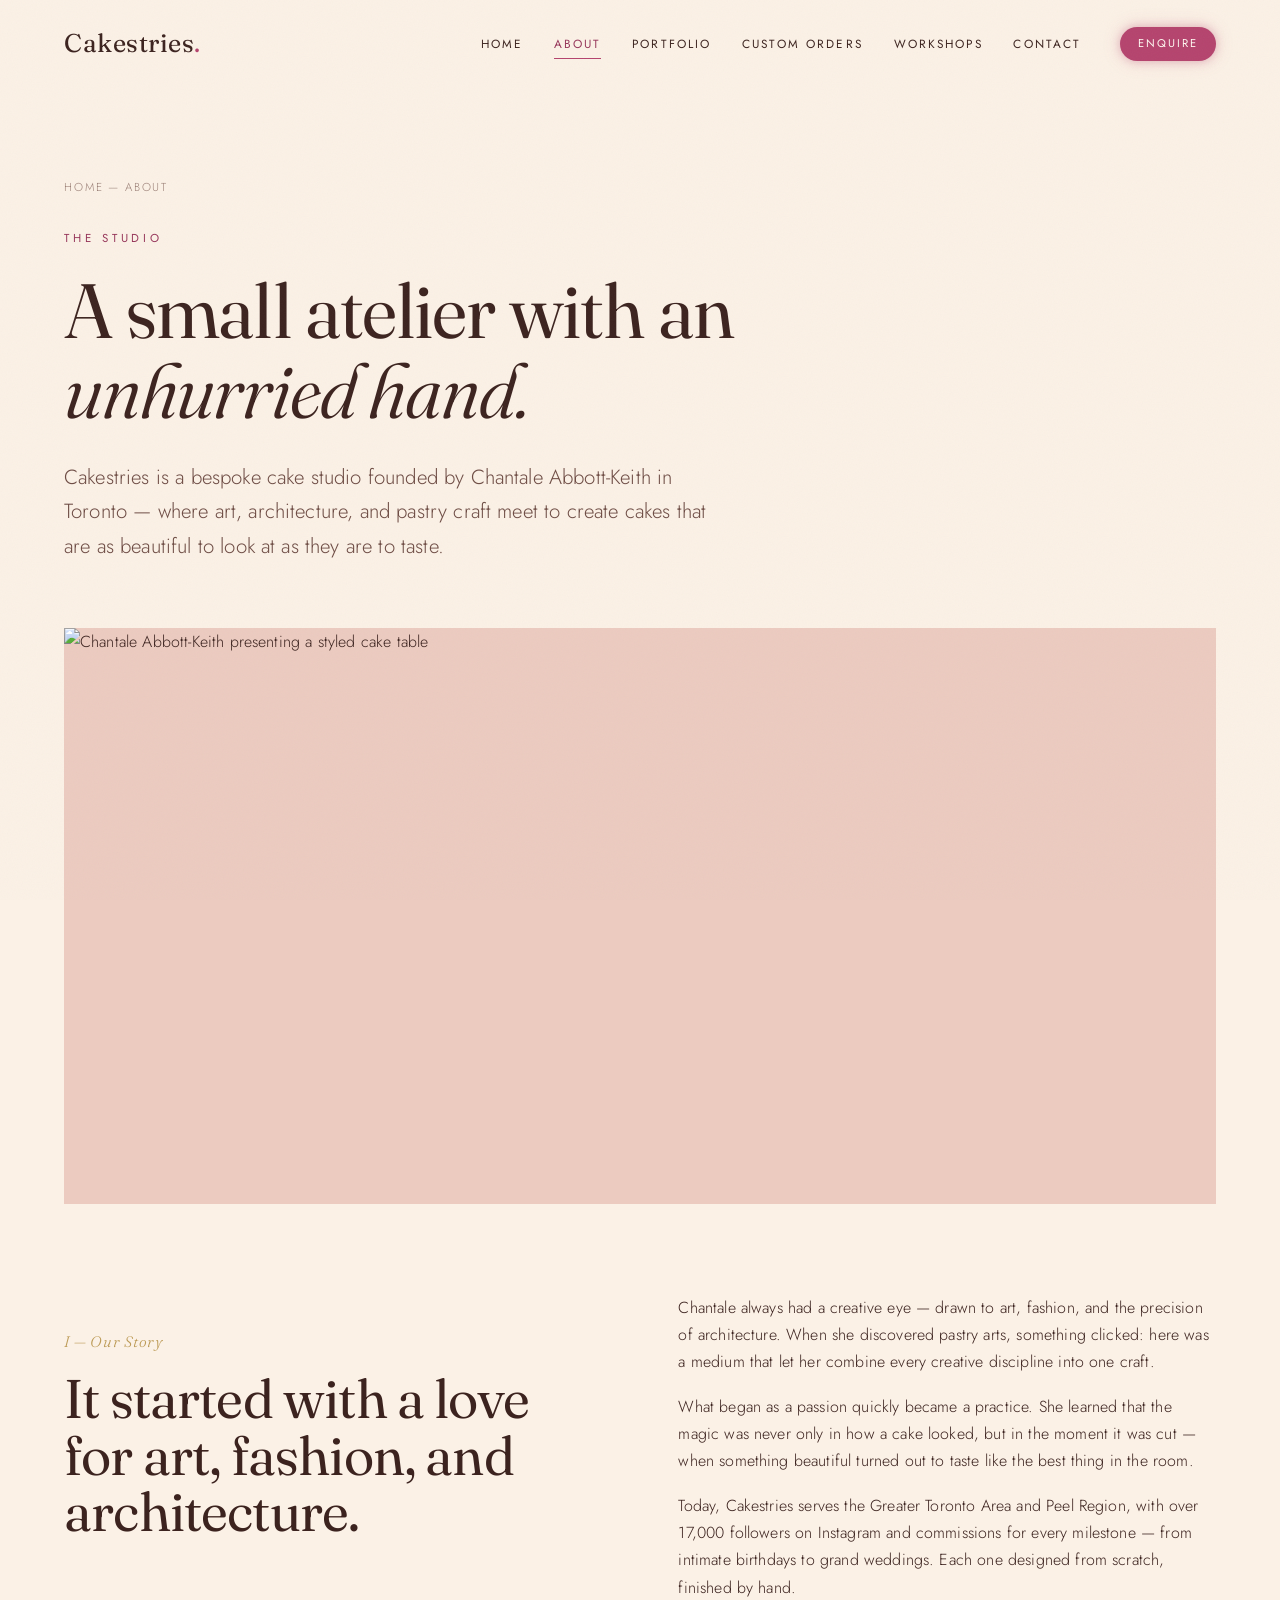
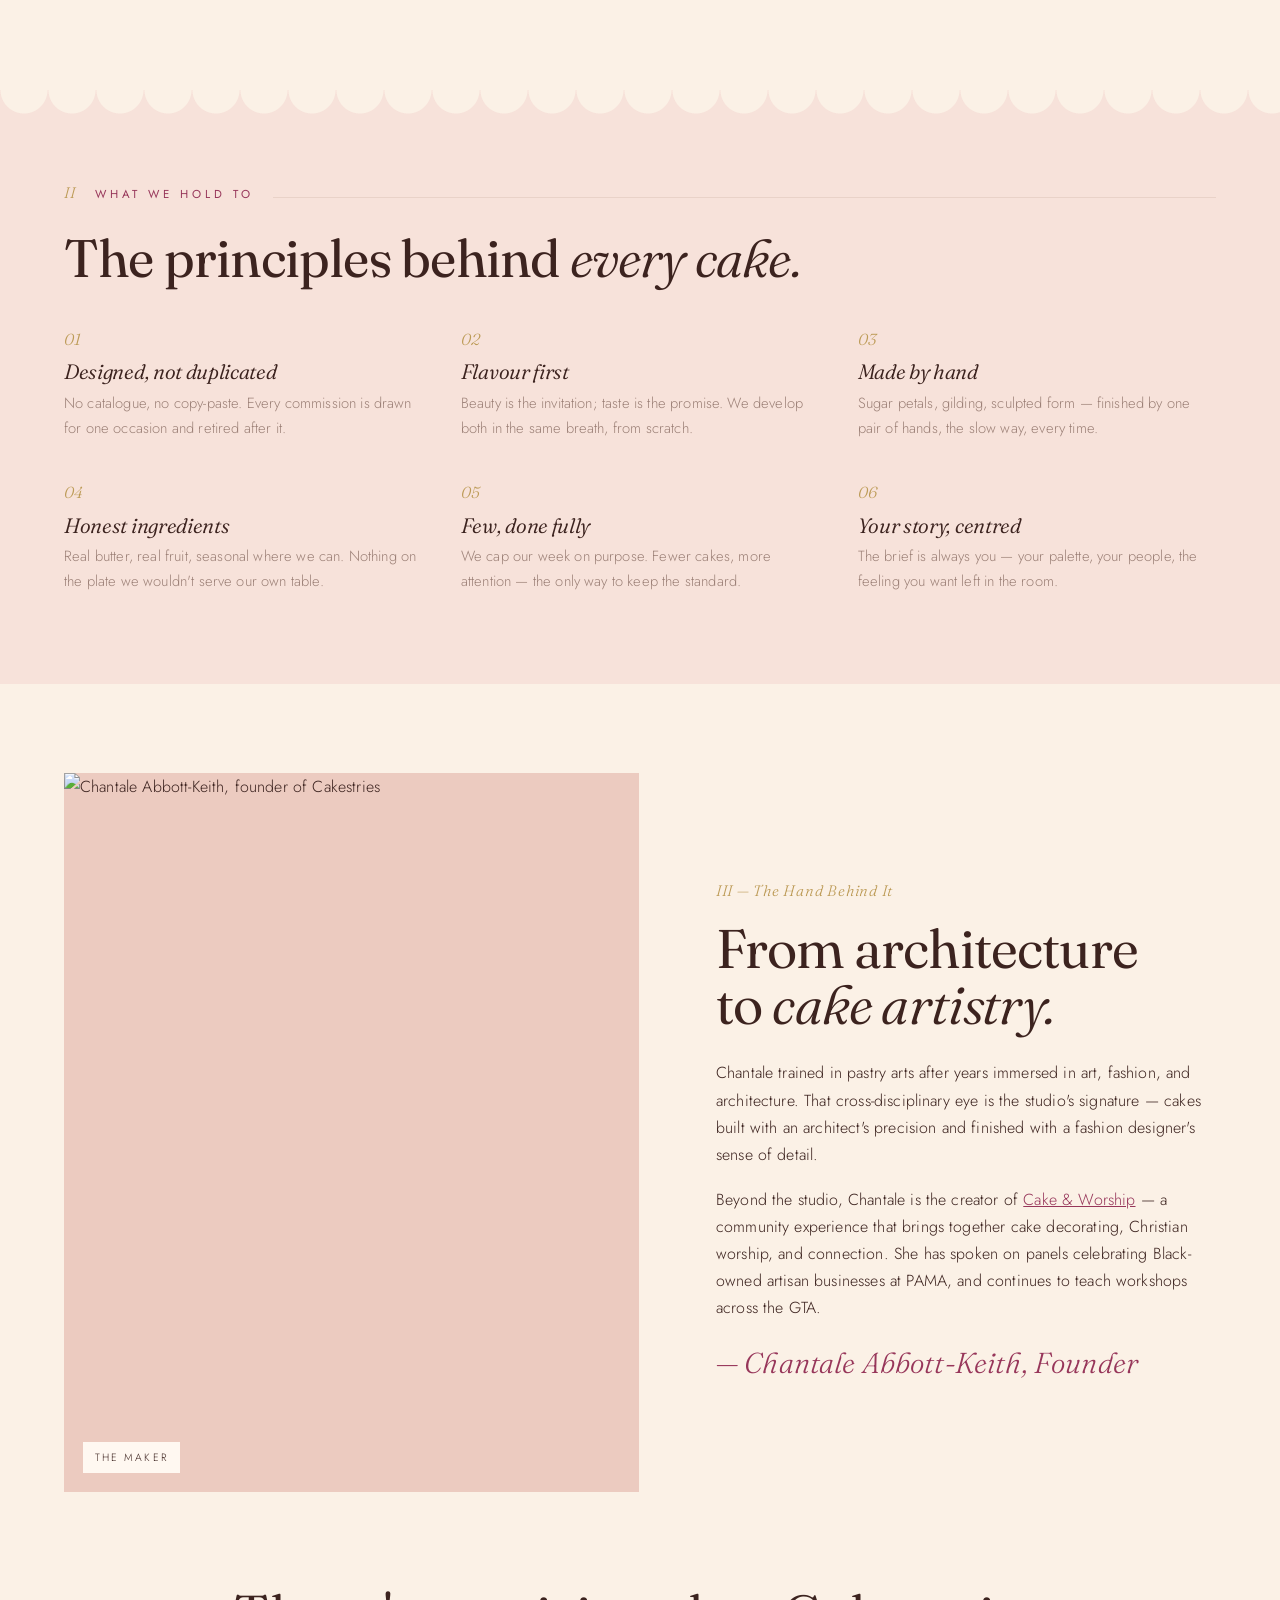
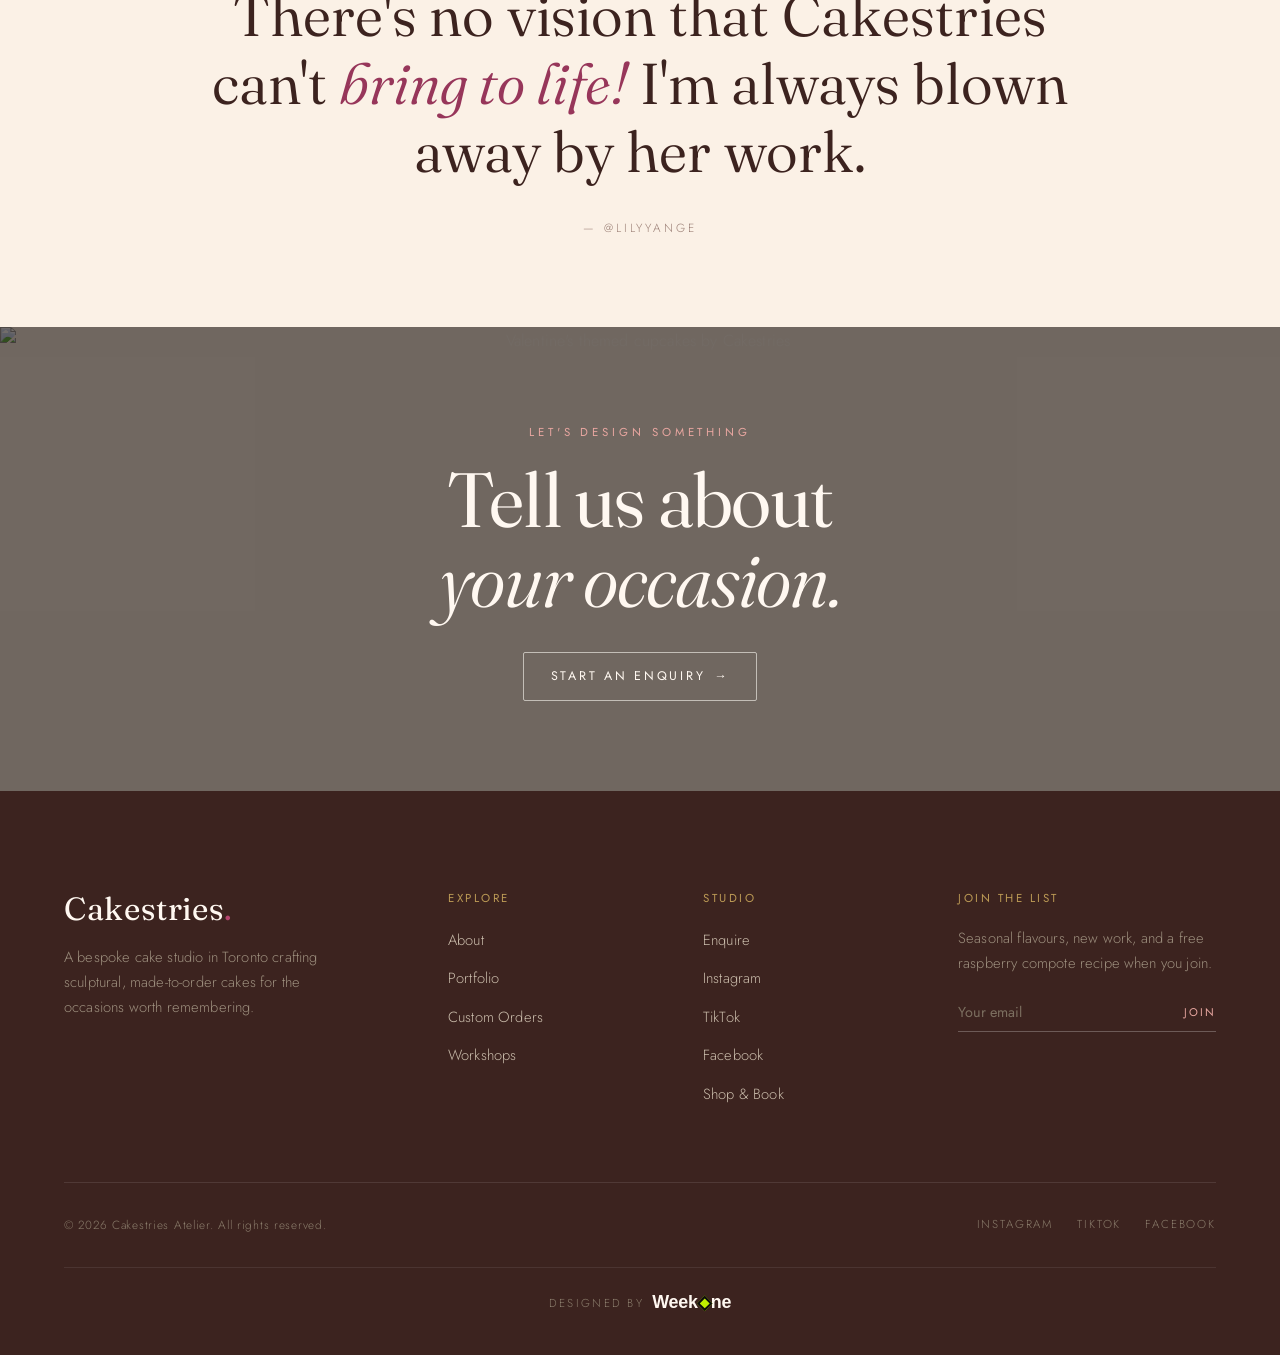
==== commit 348befde: "Comprehensive mobile optimization + SEO + workshops page + UI enhancements - Full responsive CSS ove" ====
--- a/about.html
+++ b/about.html
@@ -4,7 +4,15 @@
   <meta charset="UTF-8" />
   <meta name="viewport" content="width=device-width, initial-scale=1.0" />
   <title>About — Cakestries</title>
-  <meta name="description" content="Cakestries is a small bespoke cake atelier where flavour and form are designed together — slow craft, made by hand, never twice the same." />
+  <meta name="description" content="Meet Chantale Abbott-Keith, the artist behind Cakestries — a bespoke cake studio in Toronto where art, architecture, and pastry craft come together." />
+  <meta name="keywords" content="Chantale Abbott-Keith, Cakestries founder, Toronto cake artist, Black-owned bakery Toronto, cake studio GTA" />
+  <link rel="canonical" href="https://cakestries-website.vercel.app/about.html" />
+  <meta property="og:title" content="About — Cakestries" />
+  <meta property="og:description" content="Meet Chantale Abbott-Keith, the artist behind Cakestries — where art, architecture, and pastry craft come together in Toronto." />
+  <meta property="og:image" content="https://cakestries-website.vercel.app/assets/owner/owner-07.jpg" />
+  <meta property="og:url" content="https://cakestries-website.vercel.app/about.html" />
+  <meta property="og:type" content="website" />
+  <meta name="twitter:card" content="summary_large_image" />
   <link rel="preconnect" href="https://fonts.googleapis.com" />
   <link rel="preconnect" href="https://fonts.gstatic.com" crossorigin />
   <link href="https://fonts.googleapis.com/css2?family=Fraunces:ital,opsz,wght@0,9..144,300..600;1,9..144,300..600&family=Jost:wght@300;400;500&display=swap" rel="stylesheet" />
@@ -21,7 +29,7 @@
         <a href="about.html" class="is-active">About</a>
         <a href="portfolio.html">Portfolio</a>
         <a href="custom-orders.html">Custom Orders</a>
-        <a href="faq.html">FAQ</a>
+        <a href="workshops.html">Workshops</a>
         <a href="contact.html">Contact</a>
         <a href="custom-orders.html#enquiry" class="btn btn--ghost nav__cta">Enquire</a>
       </nav>
@@ -31,17 +39,17 @@
   <!-- ============ PAGE HERO ============ -->
   <section class="page-hero">
     <div class="wrap">
-      <div class="breadcrumb" data-reveal><a href="index.html">Home</a> — About</div>
+      <div class="breadcrumb" data-reveal><a href="index.html">Home</a> &mdash; About</div>
       <span class="eyebrow" data-reveal>The Studio</span>
       <h1 class="display-l" data-reveal data-reveal-delay="1">A small atelier with an <span class="serif-italic">unhurried hand.</span></h1>
-      <p class="lead" data-reveal data-reveal-delay="2">Cakestries is a studio practice built on a simple belief: that a cake can be as considered as anything else at the table — and that the best ones are designed, not ordered.</p>
+      <p class="lead" data-reveal data-reveal-delay="2">Cakestries is a bespoke cake studio founded by Chantale Abbott-Keith in Toronto &mdash; where art, architecture, and pastry craft meet to create cakes that are as beautiful to look at as they are to taste.</p>
     </div>
   </section>
 
   <!-- ============ OPENING IMAGE ============ -->
   <section class="wrap" data-reveal>
     <div class="split__media" style="aspect-ratio:16/8;">
-      <img src="https://images.unsplash.com/photo-1464195244916-405fa0a82545?auto=format&fit=crop&w=2000&q=80" alt="A composed dessert table styled by Cakestries" style="aspect-ratio:16/8;" onerror="this.style.opacity=0" />
+      <img src="assets/owner/owner-hero.png" alt="Chantale Abbott-Keith presenting a styled cake table" style="aspect-ratio:16/8; object-position: center 30%;" loading="lazy" decoding="async" />
     </div>
   </section>
 
@@ -50,13 +58,13 @@
     <div class="wrap">
       <div class="split">
         <div class="split__body" data-reveal>
-          <span class="index-num">I — Our Story</span>
-          <h2 class="display-m" style="margin-top:1rem;">It started with one impossible request.</h2>
+          <span class="index-num">I &mdash; Our Story</span>
+          <h2 class="display-m" style="margin-top:1rem;">It started with a love for art, fashion, and architecture.</h2>
         </div>
         <div class="split__body" data-reveal data-reveal-delay="1">
-          <p>A friend wanted a cake that looked like a folded silk gown. Everyone said it couldn't be done in sugar. We spent a week proving otherwise — and somewhere in those late nights, Cakestries was born.</p>
-          <p>What began as a fascination with the limits of the medium became a discipline. We learned that the magic was never only in how a cake looked, but in the moment it was cut — when something beautiful turned out to taste like the best thing in the room.</p>
-          <p>Years on, the philosophy hasn't changed. We take a handful of commissions each week, design each from a blank page, and finish every one by hand. Slow, deliberate, and never twice the same.</p>
+          <p>Chantale always had a creative eye &mdash; drawn to art, fashion, and the precision of architecture. When she discovered pastry arts, something clicked: here was a medium that let her combine every creative discipline into one craft.</p>
+          <p>What began as a passion quickly became a practice. She learned that the magic was never only in how a cake looked, but in the moment it was cut &mdash; when something beautiful turned out to taste like the best thing in the room.</p>
+          <p>Today, Cakestries serves the Greater Toronto Area and Peel Region, with over 17,000 followers on Instagram and commissions for every milestone &mdash; from intimate birthdays to grand weddings. Each one designed from scratch, finished by hand.</p>
         </div>
       </div>
     </div>
@@ -87,7 +95,7 @@
         <div class="include" data-reveal data-reveal-delay="2">
           <span class="num">03</span>
           <h3 class="serif-italic">Made by hand</h3>
-          <p>Sugar petals, gilding, sculpted form — finished by one pair of hands, the slow way, every time.</p>
+          <p>Sugar petals, gilding, sculpted form &mdash; finished by one pair of hands, the slow way, every time.</p>
         </div>
         <div class="include" data-reveal>
           <span class="num">04</span>
@@ -97,12 +105,12 @@
         <div class="include" data-reveal data-reveal-delay="1">
           <span class="num">05</span>
           <h3 class="serif-italic">Few, done fully</h3>
-          <p>We cap our week on purpose. Fewer cakes, more attention — the only way to keep the standard.</p>
+          <p>We cap our week on purpose. Fewer cakes, more attention &mdash; the only way to keep the standard.</p>
         </div>
         <div class="include" data-reveal data-reveal-delay="2">
           <span class="num">06</span>
           <h3 class="serif-italic">Your story, centred</h3>
-          <p>The brief is always you — your palette, your people, the feeling you want left in the room.</p>
+          <p>The brief is always you &mdash; your palette, your people, the feeling you want left in the room.</p>
         </div>
       </div>
     </div>
@@ -113,15 +121,15 @@
     <div class="wrap">
       <div class="split split--wide-img">
         <div class="split__media" data-reveal>
-          <img src="https://images.unsplash.com/photo-1599785209707-a456fc1337bb?auto=format&fit=crop&w=1200&q=80" alt="A cake being decorated by hand in the studio" onerror="this.style.opacity=0" />
-          <span class="tag">The atelier</span>
+          <img src="assets/owner/owner-07.jpg" alt="Chantale Abbott-Keith, founder of Cakestries" loading="lazy" decoding="async" />
+          <span class="tag">The maker</span>
         </div>
         <div class="split__body" data-reveal data-reveal-delay="1">
-          <span class="index-num">III — The Hand Behind It</span>
-          <h2 class="display-m" style="margin-top:1rem;">Part pâtissier,<br />part sculptor.</h2>
-          <p>Cakestries is led by a maker trained in pastry and obsessed with form — someone equally at home piping a delicate sugar bloom or engineering a tier that defies gravity.</p>
-          <p>That dual instinct is the studio's signature: cakes built like architecture and finished like couture, yet rooted in proper, generous baking.</p>
-          <p class="signature">— Founder &amp; Head Maker, Cakestries</p>
+          <span class="index-num">III &mdash; The Hand Behind It</span>
+          <h2 class="display-m" style="margin-top:1rem;">From architecture<br />to <span class="serif-italic">cake artistry.</span></h2>
+          <p>Chantale trained in pastry arts after years immersed in art, fashion, and architecture. That cross-disciplinary eye is the studio's signature &mdash; cakes built with an architect's precision and finished with a fashion designer's sense of detail.</p>
+          <p>Beyond the studio, Chantale is the creator of <a href="https://www.instagram.com/cakeandworship" target="_blank" rel="noopener" style="color:var(--clay-deep); text-decoration:underline;">Cake &amp; Worship</a> &mdash; a community experience that brings together cake decorating, Christian worship, and connection. She has spoken on panels celebrating Black-owned artisan businesses at PAMA, and continues to teach workshops across the GTA.</p>
+          <p class="signature">&mdash; Chantale Abbott-Keith, Founder</p>
         </div>
       </div>
     </div>
@@ -131,8 +139,8 @@
   <section class="section" style="padding-top:0;">
     <div class="wrap">
       <div class="quote" data-reveal>
-        <blockquote>A cake should feel <span class="serif-italic">inevitable</span> — as though the day could not have looked any other way.</blockquote>
-        <cite>— The Cakestries Ethos</cite>
+        <blockquote>There's no vision that Cakestries can't <span class="serif-italic">bring to life!</span> I'm always blown away by her work.</blockquote>
+        <cite>&mdash; @lilyyange</cite>
       </div>
     </div>
   </section>
@@ -140,13 +148,13 @@
   <!-- ============ CTA BAND ============ -->
   <section class="section cta-band">
     <div class="cta-band__bg">
-      <img src="https://images.unsplash.com/photo-1535254973040-607b474cb50d?auto=format&fit=crop&w=2000&q=80" alt="A finished cake ready for an event" onerror="this.style.opacity=0" />
+      <img src="assets/cakes/cake-04-valentines-cupcakes.png" alt="Valentine's themed cupcakes by Cakestries" loading="lazy" decoding="async" />
     </div>
     <div class="wrap">
       <div data-reveal>
         <span class="eyebrow">Let's design something</span>
         <h2 class="display-l">Tell us about<br /><span class="serif-italic">your occasion.</span></h2>
-        <a href="custom-orders.html#enquiry" class="btn btn--light">Start an Enquiry <span class="arrow">→</span></a>
+        <a href="custom-orders.html#enquiry" class="btn btn--light">Start an Enquiry <span class="arrow">&rarr;</span></a>
       </div>
     </div>
   </section>
@@ -157,7 +165,7 @@
       <div class="footer__top">
         <div class="footer__brand">
           <a href="index.html" class="brand">Cakestries<span class="dot" style="color:var(--clay)">.</span></a>
-          <p>A bespoke cake atelier crafting sculptural, made-to-order cakes for the occasions worth remembering.</p>
+          <p>A bespoke cake studio in Toronto crafting sculptural, made-to-order cakes for the occasions worth remembering.</p>
         </div>
         <div>
           <h4>Explore</h4>
@@ -165,7 +173,7 @@
             <li><a href="about.html">About</a></li>
             <li><a href="portfolio.html">Portfolio</a></li>
             <li><a href="custom-orders.html">Custom Orders</a></li>
-            <li><a href="faq.html">FAQ</a></li>
+            <li><a href="workshops.html">Workshops</a></li>
           </ul>
         </div>
         <div>
@@ -173,12 +181,14 @@
           <ul>
             <li><a href="custom-orders.html#enquiry">Enquire</a></li>
             <li><a href="https://www.instagram.com/cakestries" target="_blank" rel="noopener">Instagram</a></li>
-            <li><a href="contact.html">By appointment</a></li>
+            <li><a href="https://www.tiktok.com/@cakestries" target="_blank" rel="noopener">TikTok</a></li>
+            <li><a href="https://www.facebook.com/Cakestriess" target="_blank" rel="noopener">Facebook</a></li>
+            <li><a href="https://stan.store/Cakestries" target="_blank" rel="noopener">Shop &amp; Book</a></li>
           </ul>
         </div>
         <div class="footer__newsletter">
-          <h4>The Studio Notebook</h4>
-          <p>Seasonal flavours, new work and occasional openings in the diary.</p>
+          <h4>Join the List</h4>
+          <p>Seasonal flavours, new work, and a free raspberry compote recipe when you join.</p>
           <form class="footer__news-form" data-demo onsubmit="return false;">
             <input type="email" placeholder="Your email" aria-label="Email" required />
             <button type="submit">Join</button>
@@ -186,10 +196,11 @@
         </div>
       </div>
       <div class="footer__bottom">
-        <span>© <span data-year>2026</span> Cakestries Atelier. All rights reserved.</span>
+        <span>&copy; <span data-year>2026</span> Cakestries Atelier. All rights reserved.</span>
         <div class="socials">
           <a href="https://www.instagram.com/cakestries" target="_blank" rel="noopener">Instagram</a>
-          <a href="custom-orders.html#enquiry">Enquire</a>
+          <a href="https://www.tiktok.com/@cakestries" target="_blank" rel="noopener">TikTok</a>
+          <a href="https://www.facebook.com/Cakestriess" target="_blank" rel="noopener">Facebook</a>
         </div>
       </div>
       <div class="footer__credit"><span>Designed by</span><span class="weekone" aria-label="Weekone"><span class="weekone__txt">Week</span><span class="weekone__dia"></span><span class="weekone__txt">ne</span></span></div>
--- a/styles.css
+++ b/styles.css
@@ -208,7 +208,24 @@
 .nav__links a:hover::after,
 .nav__links a.is-active::after { transform: scaleX(1); }
 .nav__links a.is-active { color: var(--clay-deep); }
-.nav__cta { padding: 0.75em 1.6em; font-size: 0.7rem; }
+.nav__cta.btn--ghost {
+  padding: 0.7em 1.6em;
+  font-size: 0.7rem;
+  border-radius: 100px;
+  margin-left: 0.5rem;
+  border: none;
+  background: var(--clay);
+  color: var(--porcelain);
+  box-shadow: 0 0 10px rgba(181,68,110,0.35), 0 0 20px rgba(181,68,110,0.15);
+  transition: all 0.4s var(--ease);
+}
+.nav__cta.btn--ghost:hover {
+  background: var(--clay-deep);
+  color: var(--porcelain);
+  box-shadow: 0 0 14px rgba(181,68,110,0.5), 0 0 28px rgba(181,68,110,0.25);
+  transform: translateY(-2px);
+}
+.nav__cta::after { display: none !important; }
 
 /* scrolled state */
 .nav.is-scrolled {
@@ -559,46 +576,439 @@
 .hero.is-loaded [data-load="4"] { transition-delay: 0.66s; }
 
 /* ---------- Responsive ---------- */
+
+/* ---- Tablet (max 960px) ---- */
 @media (max-width: 960px) {
   .footer__top { grid-template-columns: 1fr 1fr; gap: 2.5rem 2rem; }
   .steps { grid-template-columns: repeat(2, 1fr); row-gap: 2.5rem; }
   .step:nth-child(2)::before { display: none; }
-  .tiers, .includes { grid-template-columns: 1fr; }
+  .tiers { grid-template-columns: 1fr; }
+  .includes { grid-template-columns: repeat(2, 1fr); }
   .masonry { grid-template-columns: repeat(2, 1fr); }
-  .split { grid-template-columns: 1fr; }
+  .split, .split--wide-img { grid-template-columns: 1fr; }
   .split__media img { aspect-ratio: 16/11; }
   .contact-grid { grid-template-columns: 1fr; }
-}
-
+
+  /* Polaroid stack: shrink slightly */
+  .polaroid-stack { width: min(380px, 75vw); }
+  .polaroid-stack--split { width: 80%; margin: 0 auto; }
+
+  /* Quote: slightly smaller */
+  .quote blockquote { font-size: clamp(1.5rem, 3.5vw, 2.8rem); }
+
+  /* Detail blocks side by side on tablet */
+  .detail .v { font-size: 1.15rem; }
+}
+
+/* ---- Mobile (max 760px) ---- */
 @media (max-width: 760px) {
-  :root { --nav-h: 72px; }
+  :root { --nav-h: 64px; --gutter: clamp(1rem, 4vw, 1.5rem); }
+
+  /* Mobile nav overlay */
   .nav__links {
     position: fixed; inset: 0; top: 0;
-    flex-direction: column; justify-content: center; gap: 1.8rem;
+    flex-direction: column; justify-content: center; align-items: center;
+    gap: 1.6rem;
     background: var(--ivory);
     transform: translateX(100%); transition: transform 0.55s var(--ease);
     padding: 2rem;
+    z-index: 200;
   }
+  .nav.is-open { z-index: 9999; height: 100%; }
   .nav.is-open .nav__links { transform: translateX(0); }
+  .nav.is-open .nav__links::before {
+    content: "Cakestries.";
+    font-family: var(--display);
+    font-size: 1.5rem;
+    font-weight: 400;
+    color: var(--ink);
+    order: -2;
+    margin-bottom: 1.5rem;
+  }
   .nav.is-over-hero.is-open .nav__links a { color: var(--ink); }
-  .nav__links a { font-size: 1rem; }
-  .nav__links .nav__cta { margin-top: 1rem; }
+  .nav__links a { font-size: 0.95rem; letter-spacing: 0.14em; }
+  .nav__links .nav__cta {
+    margin-top: 1.2rem; margin-left: 0;
+    font-size: 0.75rem;
+    align-self: center;
+    order: 10;
+  }
   .nav__toggle { display: block; z-index: 210; }
   .nav.is-open .nav__toggle span { background: var(--ink); }
-
-  .feature-grid { grid-template-columns: 1fr; }
+  .brand { font-size: 1.35rem; }
+
+  /* Hero */
+  .hero { min-height: 100svh; }
+  .hero__inner { padding-bottom: clamp(5rem, 12vw, 6rem); }
+  .hero h1 { margin-bottom: 1.2rem; }
+  .hero .lead { font-size: 0.95rem; max-width: 100%; }
+  .hero__side { display: none; }
+  .hero__img { object-position: 62% 15% !important; }
+  .hero__scroll { bottom: 1.2rem; }
+  .hero__scroll .line { height: 32px; }
+
+  /* Page hero */
+  .page-hero { padding-top: calc(var(--nav-h) + clamp(2rem, 5vw, 3rem)); padding-bottom: clamp(1.5rem, 4vw, 2.5rem); }
+  .page-hero .lead { font-size: 0.95rem; margin-top: 1.2rem; }
+  .breadcrumb { margin-bottom: 1.2rem; }
+
+  /* Typography mobile scale */
+  .display-xl { font-size: clamp(2.6rem, 11vw, 3.8rem); }
+  .display-l { font-size: clamp(2rem, 7vw, 3rem); }
+  .display-m { font-size: clamp(1.7rem, 6vw, 2.4rem); }
+
+  /* Section spacing */
+  .section { padding-block: clamp(2.5rem, 6vw, 4rem); }
+  .section--tight { padding-block: clamp(2rem, 4vw, 3rem); }
+
+  /* Feature grid */
+  .feature-grid { grid-template-columns: 1fr; gap: 1rem; }
   .feature-grid .f1, .feature-grid .f2, .feature-grid .f3, .feature-grid .f4 { grid-column: 1 / -1; }
   .fig.tall, .fig.box, .fig.wide { aspect-ratio: 4/5; }
-  .discipline { grid-template-columns: auto 1fr; }
+  /* Show captions by default on mobile (no hover) */
+  .fig__cap { transform: none; opacity: 1; }
+  .fig::after { display: none; }
+
+  /* Split layout */
+  .split, .split--wide-img { grid-template-columns: 1fr; gap: 2rem; }
+  .split__media img { aspect-ratio: 4/5; object-position: center top; }
+  .signature { font-size: 1.4rem; margin-top: 1.2rem; }
+
+  /* Disciplines */
+  .discipline { grid-template-columns: auto 1fr; gap: 1rem; padding: 1.2rem 0; }
   .discipline .meta { display: none; }
-  .masonry { grid-template-columns: 1fr; }
-  .form { grid-template-columns: 1fr; }
-  .hero__side { display: none; }
-  .footer__top { grid-template-columns: 1fr; }
-}
-
+  .discipline::after { display: none; }
+  .discipline__main h3 { font-size: clamp(1.3rem, 4vw, 1.8rem); }
+  .discipline__desc { font-size: 0.88rem; }
+
+  /* Steps */
+  .steps { grid-template-columns: 1fr; row-gap: 2rem; }
+  .step::before { display: none; }
+  .step .n { font-size: 2.4rem; }
+  .step h3 { font-size: 1.15rem; margin: 0.6rem 0 0.4rem; }
+
+  /* Portfolio */
+  .masonry { grid-template-columns: repeat(2, 1fr); gap: 0.6rem; }
+  .filters { gap: 0.4rem; }
+  .filter { font-size: 0.65rem; padding: 0.55em 1em; letter-spacing: 0.12em; }
+
+  /* Tiers & includes */
+  .tiers { grid-template-columns: 1fr; }
+  .tier { padding: 1.5rem; }
+  .tier h3 { font-size: 1.5rem; }
+  .includes { grid-template-columns: 1fr; gap: 1.5rem; }
+  .include h3 { font-size: 1.1rem; }
+
+  /* Forms */
+  .form { grid-template-columns: 1fr; gap: 1.2rem; }
+  .field input, .field select, .field textarea { font-size: 16px; /* prevents iOS zoom */ padding: 0.8em 0.9em; }
+  .field textarea { min-height: 110px; }
+
+  /* Contact grid */
+  .contact-grid { grid-template-columns: 1fr; gap: 2rem; }
+  .detail { padding: 1.2rem 0; }
+  .detail .v { font-size: 1.1rem; }
+
+  /* FAQ */
+  .faq__q { font-size: clamp(1rem, 3.5vw, 1.3rem); gap: 1rem; padding: 1.2rem 0; }
+  .faq__a-inner { font-size: 0.92rem; padding-bottom: 1.2rem; }
+
+  /* Testimonials */
+  .quote blockquote { font-size: clamp(1.3rem, 4.5vw, 2rem); }
+  .quote cite { margin-top: 1.2rem; }
+  .testimonial-dots { margin-top: 1.6rem; gap: 0.6rem; }
+  .testimonial-dot { width: 8px; height: 8px; }
+
+  /* CTA band */
+  .cta-band { padding-block: clamp(3rem, 8vw, 5rem); }
+  .cta-band h2 { font-size: clamp(2rem, 7vw, 3rem); margin: 0.8rem auto 1.5rem; }
+
+  /* Marquee */
+  .marquee__track > span { font-size: clamp(1.1rem, 3.5vw, 1.6rem); padding-right: 2rem; }
+  .marquee { padding-block: 1rem; }
+
+  /* Reel row */
+  .reel-card { flex: 0 0 220px; }
+  .reel-card video { aspect-ratio: 9/16; }
+
+  /* Polaroid stack */
+  .polaroid-stack { width: min(320px, 85vw); }
+  .polaroid-stack--split { width: 85%; }
+  .polaroid { padding: 6px 6px 28px; }
+  .polaroid__label { font-size: 0.75rem; margin-top: 5px; }
+
+  /* Footer */
+  .footer { padding-top: clamp(3rem, 6vw, 4rem); }
+  .footer__top { grid-template-columns: 1fr; gap: 2rem; }
+  .footer__brand .brand { font-size: 1.6rem; }
+  .footer__brand p { font-size: 0.85rem; }
+  .footer h4 { margin-bottom: 0.8rem; }
+  .footer ul li { margin-bottom: 0.5rem; }
+  .footer__bottom { flex-direction: column; align-items: flex-start; gap: 0.8rem; padding-block: 1.4rem; }
+  .footer__bottom .socials { gap: 1rem; }
+  .footer__credit { padding: 1.2rem 0 2rem; }
+  .weekone { font-size: 0.95rem; }
+
+  /* Buttons on mobile */
+  .btn { font-size: 0.72rem; padding: 0.9em 1.8em; letter-spacing: 0.18em; }
+  .btn--light { padding: 0.85em 1.5em; }
+
+  /* Section head mobile */
+  .section-head__line { gap: 0.8rem; flex-wrap: wrap; }
+  .section-head .rule { min-width: 2rem; }
+  .section-head__title { font-size: clamp(1.6rem, 5.5vw, 2.4rem); }
+
+  /* Disable parallax on mobile (performance) */
+  [data-parallax] { transform: none !important; }
+
+  /* Disable hover-only effects */
+  .discipline:hover { padding-left: 0; }
+  .tier:hover { transform: none; box-shadow: none; }
+  .section-head:hover .section-head__title::after { width: 0; }
+}
+
+/* ---- Small phones (max 420px) ---- */
 @media (max-width: 420px) {
-  .hero h1 { font-size: clamp(2.6rem, 13vw, 3.4rem); }
+  .hero h1 { font-size: clamp(2.2rem, 12vw, 3rem); }
+  .hero .lead { font-size: 0.88rem; }
+  .display-l { font-size: clamp(1.8rem, 8vw, 2.4rem); }
+
+  /* Stack buttons vertically */
+  .hero__inner [data-load="4"] { flex-direction: column; gap: 0.8rem; }
+  .hero__inner .btn--light { width: 100%; justify-content: center; }
+
+  /* Even tighter spacing */
+  .section { padding-block: clamp(2rem, 5vw, 3rem); }
+  .section-head { margin-bottom: clamp(1.4rem, 3vw, 2rem); }
+
+  /* Portfolio 1 column on tiny screens */
+  .masonry { grid-template-columns: 1fr; gap: 0.8rem; }
+
+  /* Polaroid stack smaller */
+  .polaroid-stack { width: 90vw; }
+  .polaroid { width: 72%; padding: 5px 5px 22px; }
+  .polaroid__label { font-size: 0.68rem; }
+
+  /* Forms: full-width fields feel */
+  .field input, .field select, .field textarea { padding: 0.75em 0.8em; }
+
+  /* Footer newsletter */
+  .footer__news-form input { font-size: 0.82rem; }
+
+  /* Reel cards even smaller */
+  .reel-card { flex: 0 0 180px; }
+}
+
+/* ---- Touch device optimizations ---- */
+@media (hover: none) {
+  /* Always show image captions on touch */
+  .fig__cap { transform: none; opacity: 1; }
+  .fig::after { display: none; }
+
+  /* Disable hover-lift on tiers */
+  .tier:hover { transform: none; box-shadow: none; }
+
+  /* Tap target sizing (44px minimum) */
+  .faq__q { min-height: 44px; }
+  .filter { min-height: 44px; display: inline-flex; align-items: center; }
+  .testimonial-dot { width: 12px; height: 12px; }
+  .nav__toggle { width: 36px; height: 24px; }
+
+  /* Smooth scroll snap for reels */
+  .reel-row { scroll-snap-type: x mandatory; }
+}
+
+/* ---------- Testimonial carousel ---------- */
+.testimonials { position: relative; overflow: hidden; }
+.testimonial-track { display: flex; transition: transform 0.6s var(--ease); }
+.testimonial-slide { min-width: 100%; flex-shrink: 0; }
+.testimonial-slide .quote { max-width: min(92%, 56rem); margin: 0 auto; }
+.testimonial-dots { display: flex; justify-content: center; gap: 0.8rem; margin-top: 2.4rem; }
+.testimonial-dot {
+  width: 10px; height: 10px; border-radius: 50%;
+  background: var(--line); border: none; cursor: pointer;
+  transition: background 0.3s var(--ease), transform 0.3s var(--ease);
+}
+.testimonial-dot.is-active { background: var(--clay); transform: scale(1.3); }
+.testimonial-dot:hover { background: var(--clay-deep); }
+
+/* ---------- Video reel row ---------- */
+.reel-row {
+  display: flex;
+  gap: clamp(1rem, 2vw, 1.8rem);
+  overflow-x: auto;
+  scroll-snap-type: x mandatory;
+  -webkit-overflow-scrolling: touch;
+  padding-bottom: 1rem;
+  scrollbar-width: thin;
+  scrollbar-color: var(--line) transparent;
+}
+.reel-card { flex: 0 0 300px; scroll-snap-align: start; scroll-snap-stop: normal; }
+.reel-card video {
+  width: 100%; aspect-ratio: 9/16; object-fit: cover;
+  border-radius: var(--radius); background: var(--almond);
+}
+
+@media (max-width: 760px) {
+  .reel-card { flex: 0 0 240px; }
+}
+
+/* ---------- Polaroid stack gallery ---------- */
+.polaroid-stack {
+  position: relative;
+  width: min(460px, 80vw);
+  aspect-ratio: 3/4;
+  margin: 0 auto clamp(2rem, 4vw, 3rem);
+}
+.polaroid {
+  position: absolute;
+  width: 68%;
+  background: var(--porcelain);
+  padding: 10px 10px 40px;
+  box-shadow:
+    0 4px 18px rgba(60,35,31,0.12),
+    0 1px 4px rgba(60,35,31,0.08);
+  transition: opacity 0.8s var(--ease), transform 0.8s var(--ease), box-shadow 0.6s var(--ease);
+  cursor: default;
+  z-index: 1;
+}
+.polaroid img {
+  width: 100%;
+  aspect-ratio: 4/5;
+  object-fit: cover;
+}
+.polaroid__label {
+  display: block;
+  text-align: center;
+  font-family: var(--display);
+  font-style: italic;
+  font-size: 0.9rem;
+  color: var(--ink-soft);
+  margin-top: 8px;
+}
+
+/* Scattered positions */
+.polaroid--1 { top: 6%;  left: 5%;  transform: rotate(-6deg); z-index: 2; }
+.polaroid--2 { top: 2%;  left: 28%; transform: rotate(4deg);  z-index: 3; }
+.polaroid--3 { top: 12%; left: 16%; transform: rotate(-2deg); z-index: 4; }
+.polaroid--4 { top: 4%;  left: 22%; transform: rotate(7deg);  z-index: 5; }
+.polaroid--5 { top: 8%;  left: 10%; transform: rotate(-4deg); z-index: 6; }
+
+/* Active polaroid sits on top and centred */
+.polaroid.is-top {
+  z-index: 10;
+  transform: rotate(0deg) scale(1.04);
+  box-shadow:
+    0 12px 40px rgba(60,35,31,0.18),
+    0 2px 8px rgba(60,35,31,0.1);
+}
+/* Fading-out polaroid drops behind */
+.polaroid.is-behind {
+  opacity: 0.6;
+  z-index: 1;
+}
+
+/* Polaroid stack inside split layout */
+.polaroid-stack--split {
+  width: 100%;
+  aspect-ratio: 4/5;
+}
+
+/* ---------- Enhanced image hover effects ---------- */
+.fig:hover img {
+  filter: brightness(1.04) contrast(1.02);
+}
+
+/* Staggered grid reveal: items appear with slight cascade */
+.masonry .fig:nth-child(3n+2) { transition-delay: 0.07s; }
+.masonry .fig:nth-child(3n+3) { transition-delay: 0.14s; }
+
+/* Discipline hover arrow hint */
+.discipline::after {
+  content: "\2192";
+  font-size: 1.3rem;
+  color: var(--clay);
+  opacity: 0;
+  transform: translateX(-8px);
+  transition: opacity 0.4s var(--ease), transform 0.4s var(--ease);
+}
+.discipline:hover::after {
+  opacity: 1;
+  transform: translateX(0);
+}
+
+/* Tier card subtle shimmer on hover */
+.tier::before {
+  content: "";
+  position: absolute;
+  inset: 0;
+  background: linear-gradient(
+    120deg,
+    transparent 30%,
+    rgba(188,154,85,0.06) 50%,
+    transparent 70%
+  );
+  opacity: 0;
+  transition: opacity 0.5s var(--ease);
+  pointer-events: none;
+}
+.tier { position: relative; overflow: hidden; }
+.tier:hover::before { opacity: 1; }
+
+/* Button micro-interaction: press effect */
+.btn:active { transform: translateY(1px) scale(0.98); }
+.btn--solid:active { transform: translateY(1px) scale(0.98); }
+
+/* Smooth image entrance for split sections */
+.split__media img {
+  transform-origin: center;
+}
+[data-reveal].is-in .split__media img {
+  animation: imgEntrance 1.2s var(--ease) both;
+}
+@keyframes imgEntrance {
+  from { transform: scale(1.08); filter: brightness(0.95); }
+  to   { transform: scale(1);    filter: brightness(1); }
+}
+
+/* Gold underline accent for section head titles on hover */
+.section-head__title {
+  position: relative;
+  display: inline-block;
+}
+.section-head__title::after {
+  content: "";
+  position: absolute;
+  left: 0; bottom: -4px;
+  width: 0; height: 2px;
+  background: var(--gold);
+  transition: width 0.6s var(--ease);
+}
+.section-head:hover .section-head__title::after {
+  width: 100%;
+}
+
+/* Parallax-lite drift on scroll (applied via JS) */
+[data-parallax] {
+  will-change: transform;
+  transition: transform 0.1s linear;
+}
+
+/* Counter animation (number count-up) */
+.counter {
+  font-family: var(--display);
+  font-style: italic;
+  font-size: clamp(2.8rem, 6vw, 4.5rem);
+  color: var(--clay);
+  line-height: 1;
+}
+.counter__label {
+  font-family: var(--sans);
+  font-size: 0.74rem;
+  letter-spacing: 0.2em;
+  text-transform: uppercase;
+  color: var(--taupe);
+  margin-top: 0.5rem;
 }
 
 /* reduced motion */
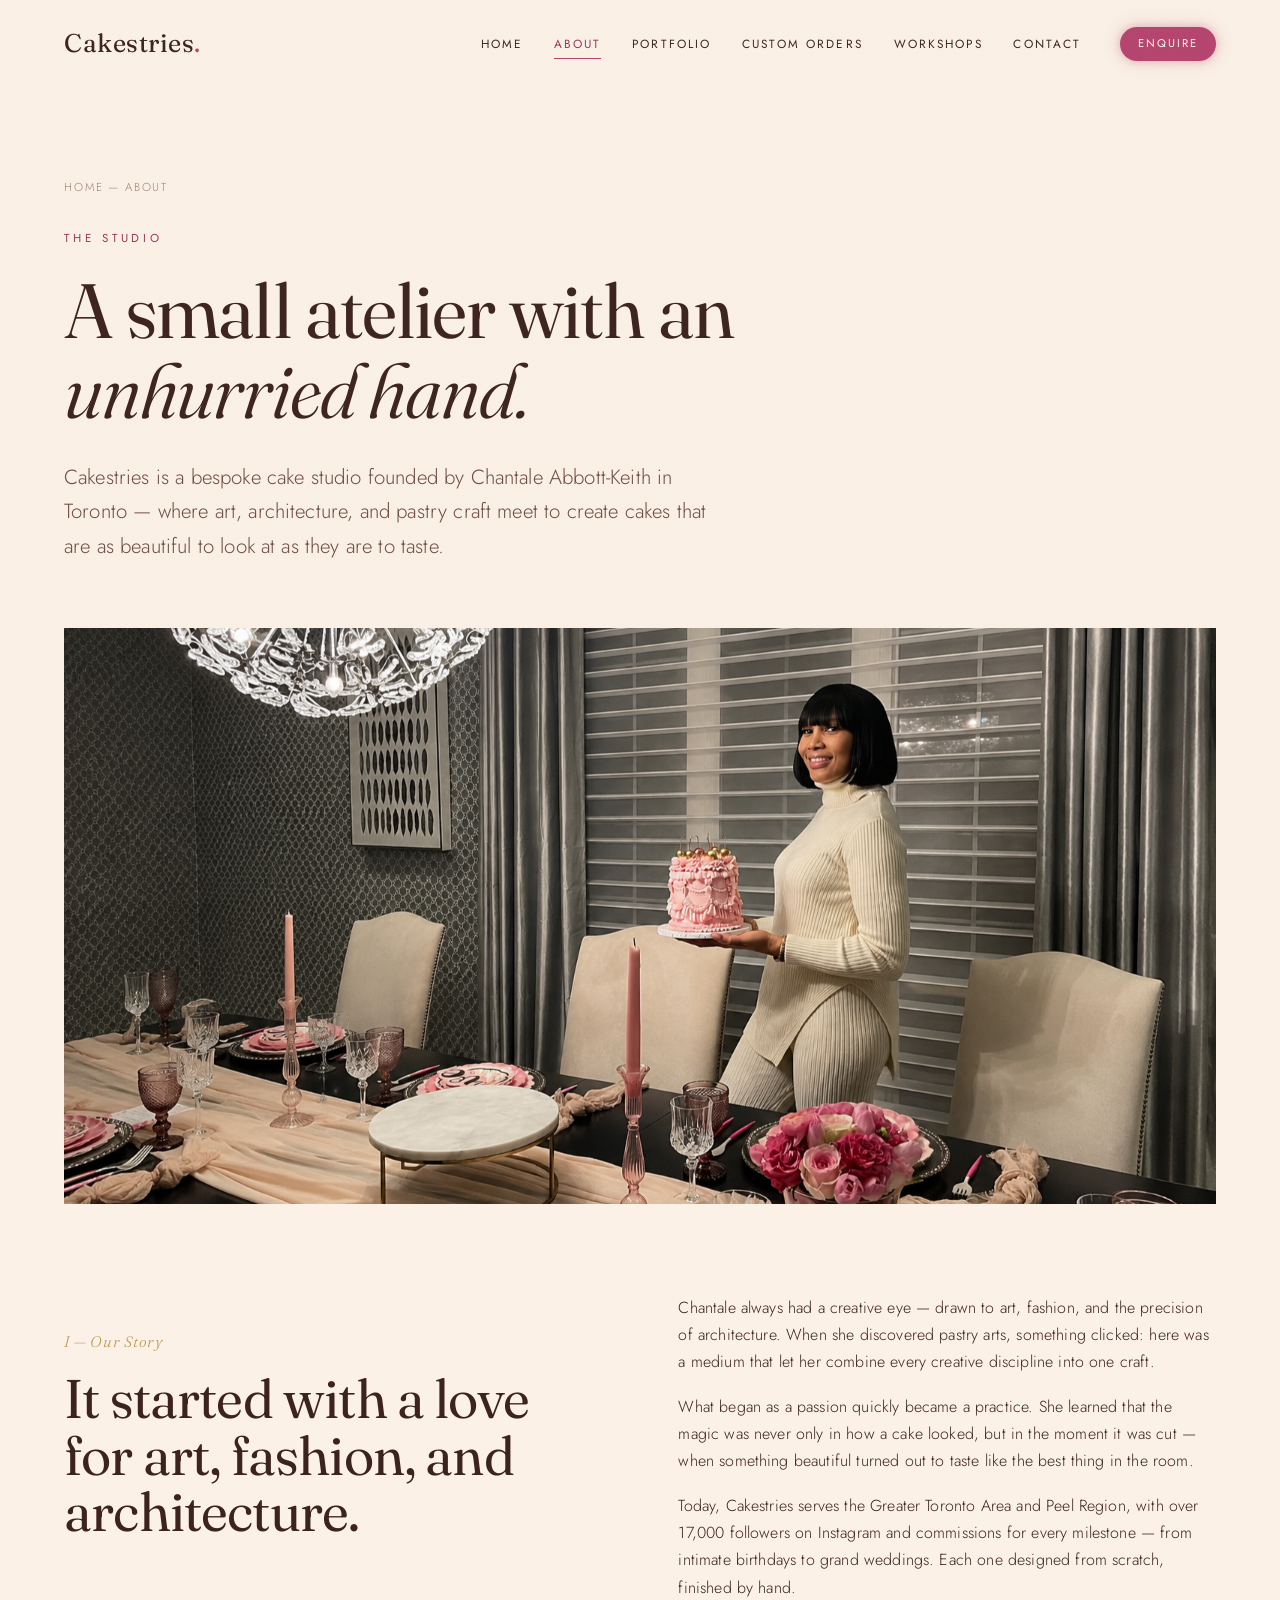
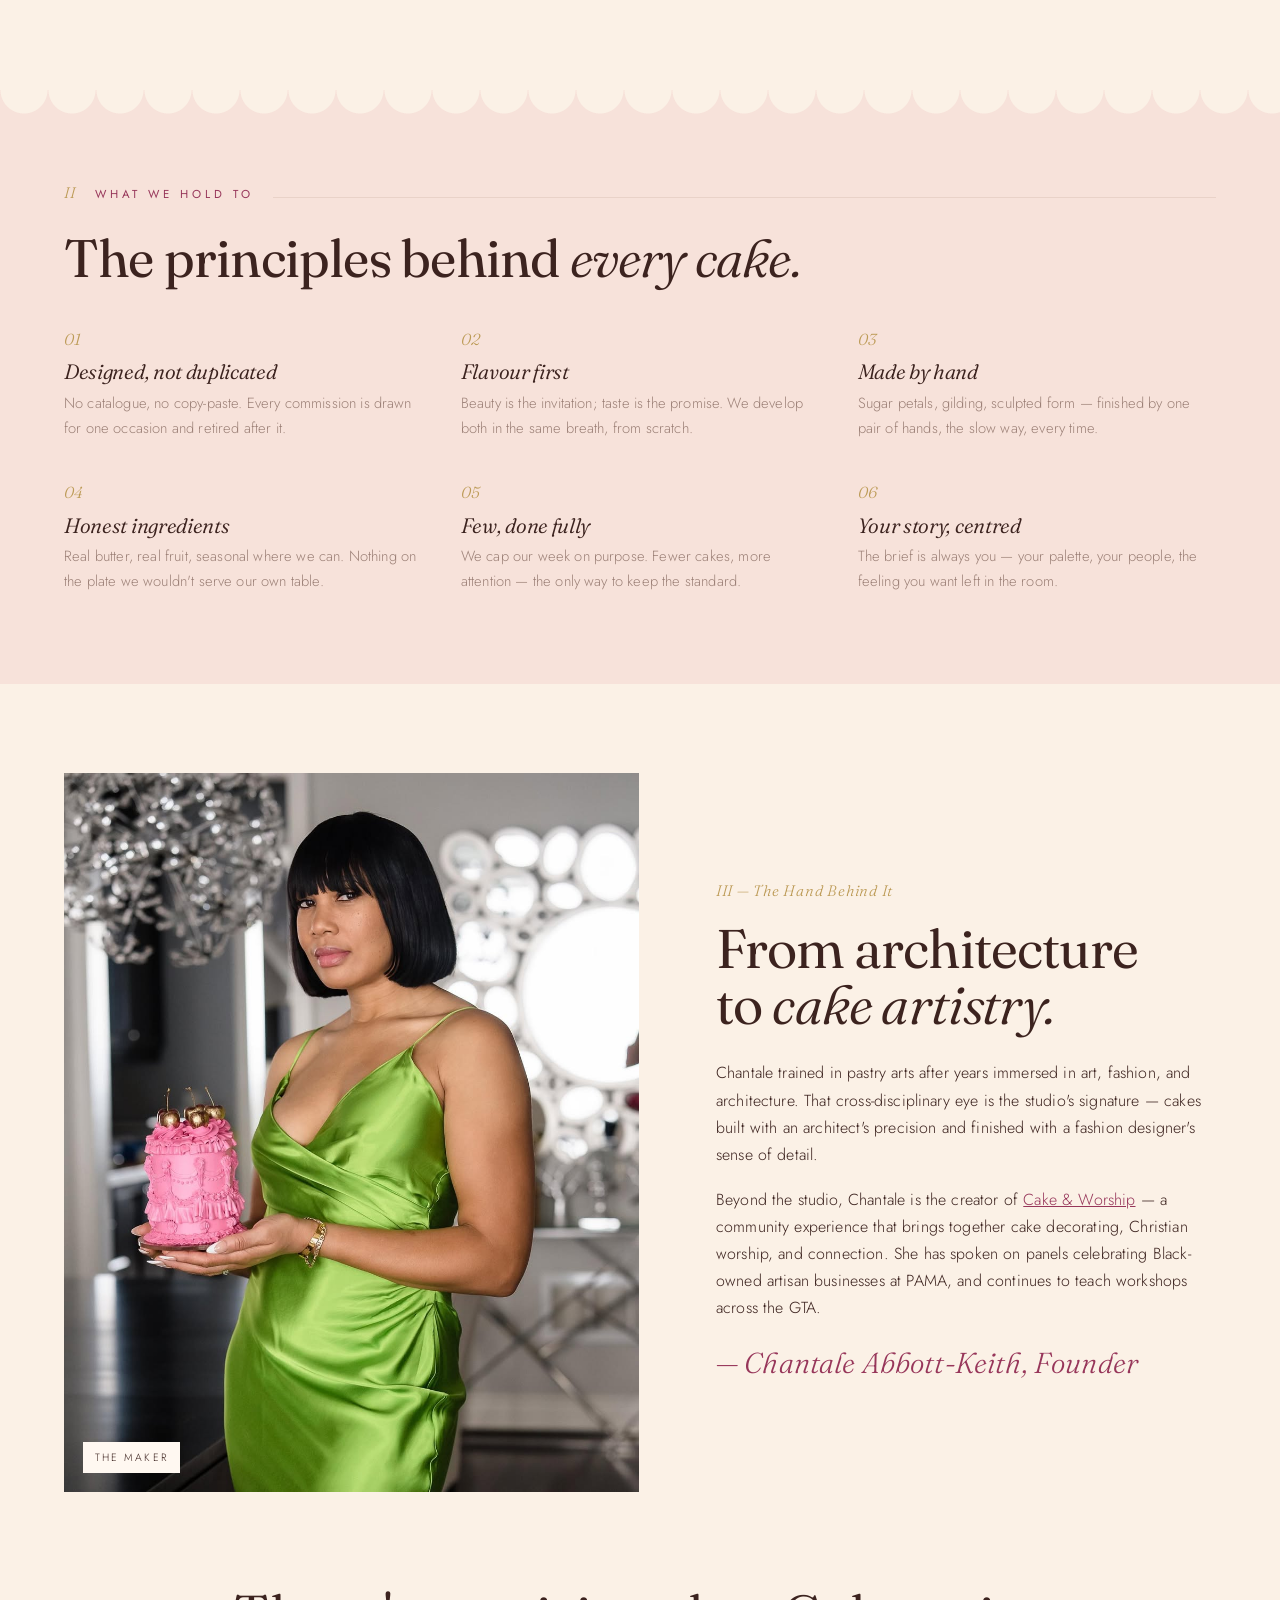
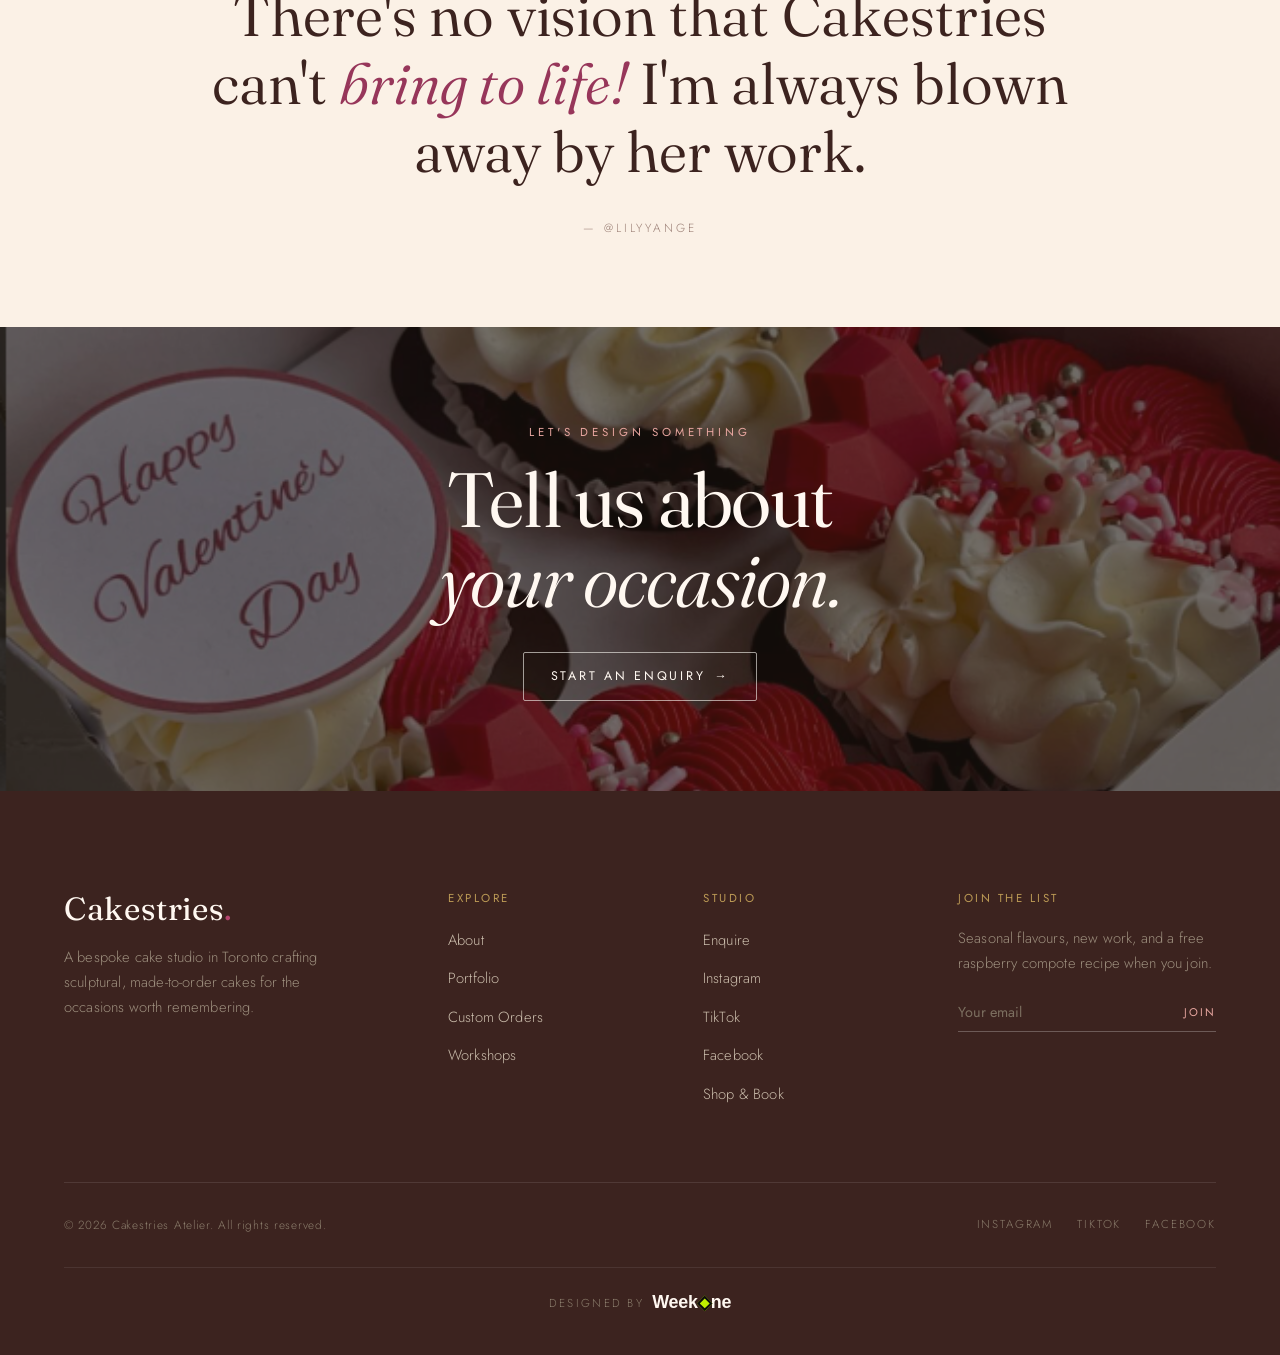
==== commit c85f6295: "Clean URLs: remove .html extensions from all internal links Added vercel.json with cleanUrls for /ab" ====
--- a/about.html
+++ b/about.html
@@ -22,16 +22,16 @@
 
   <header class="nav">
     <div class="nav__inner">
-      <a href="index.html" class="brand">Cakestries<span class="dot">.</span></a>
+      <a href="/" class="brand">Cakestries<span class="dot">.</span></a>
       <button class="nav__toggle" aria-label="Toggle menu"><span></span><span></span><span></span></button>
       <nav class="nav__links">
-        <a href="index.html">Home</a>
-        <a href="about.html" class="is-active">About</a>
-        <a href="portfolio.html">Portfolio</a>
-        <a href="custom-orders.html">Custom Orders</a>
-        <a href="workshops.html">Workshops</a>
-        <a href="contact.html">Contact</a>
-        <a href="custom-orders.html#enquiry" class="btn btn--ghost nav__cta">Enquire</a>
+        <a href="/">Home</a>
+        <a href="/about" class="is-active">About</a>
+        <a href="/portfolio">Portfolio</a>
+        <a href="/custom-orders">Custom Orders</a>
+        <a href="/workshops">Workshops</a>
+        <a href="/contact">Contact</a>
+        <a href="/custom-orders#enquiry" class="btn btn--ghost nav__cta">Enquire</a>
       </nav>
     </div>
   </header>
@@ -39,7 +39,7 @@
   <!-- ============ PAGE HERO ============ -->
   <section class="page-hero">
     <div class="wrap">
-      <div class="breadcrumb" data-reveal><a href="index.html">Home</a> &mdash; About</div>
+      <div class="breadcrumb" data-reveal><a href="/">Home</a> &mdash; About</div>
       <span class="eyebrow" data-reveal>The Studio</span>
       <h1 class="display-l" data-reveal data-reveal-delay="1">A small atelier with an <span class="serif-italic">unhurried hand.</span></h1>
       <p class="lead" data-reveal data-reveal-delay="2">Cakestries is a bespoke cake studio founded by Chantale Abbott-Keith in Toronto &mdash; where art, architecture, and pastry craft meet to create cakes that are as beautiful to look at as they are to taste.</p>
@@ -154,7 +154,7 @@
       <div data-reveal>
         <span class="eyebrow">Let's design something</span>
         <h2 class="display-l">Tell us about<br /><span class="serif-italic">your occasion.</span></h2>
-        <a href="custom-orders.html#enquiry" class="btn btn--light">Start an Enquiry <span class="arrow">&rarr;</span></a>
+        <a href="/custom-orders#enquiry" class="btn btn--light">Start an Enquiry <span class="arrow">&rarr;</span></a>
       </div>
     </div>
   </section>
@@ -164,22 +164,22 @@
     <div class="wrap">
       <div class="footer__top">
         <div class="footer__brand">
-          <a href="index.html" class="brand">Cakestries<span class="dot" style="color:var(--clay)">.</span></a>
+          <a href="/" class="brand">Cakestries<span class="dot" style="color:var(--clay)">.</span></a>
           <p>A bespoke cake studio in Toronto crafting sculptural, made-to-order cakes for the occasions worth remembering.</p>
         </div>
         <div>
           <h4>Explore</h4>
           <ul>
-            <li><a href="about.html">About</a></li>
-            <li><a href="portfolio.html">Portfolio</a></li>
-            <li><a href="custom-orders.html">Custom Orders</a></li>
-            <li><a href="workshops.html">Workshops</a></li>
+            <li><a href="/about">About</a></li>
+            <li><a href="/portfolio">Portfolio</a></li>
+            <li><a href="/custom-orders">Custom Orders</a></li>
+            <li><a href="/workshops">Workshops</a></li>
           </ul>
         </div>
         <div>
           <h4>Studio</h4>
           <ul>
-            <li><a href="custom-orders.html#enquiry">Enquire</a></li>
+            <li><a href="/custom-orders#enquiry">Enquire</a></li>
             <li><a href="https://www.instagram.com/cakestries" target="_blank" rel="noopener">Instagram</a></li>
             <li><a href="https://www.tiktok.com/@cakestries" target="_blank" rel="noopener">TikTok</a></li>
             <li><a href="https://www.facebook.com/Cakestriess" target="_blank" rel="noopener">Facebook</a></li>
